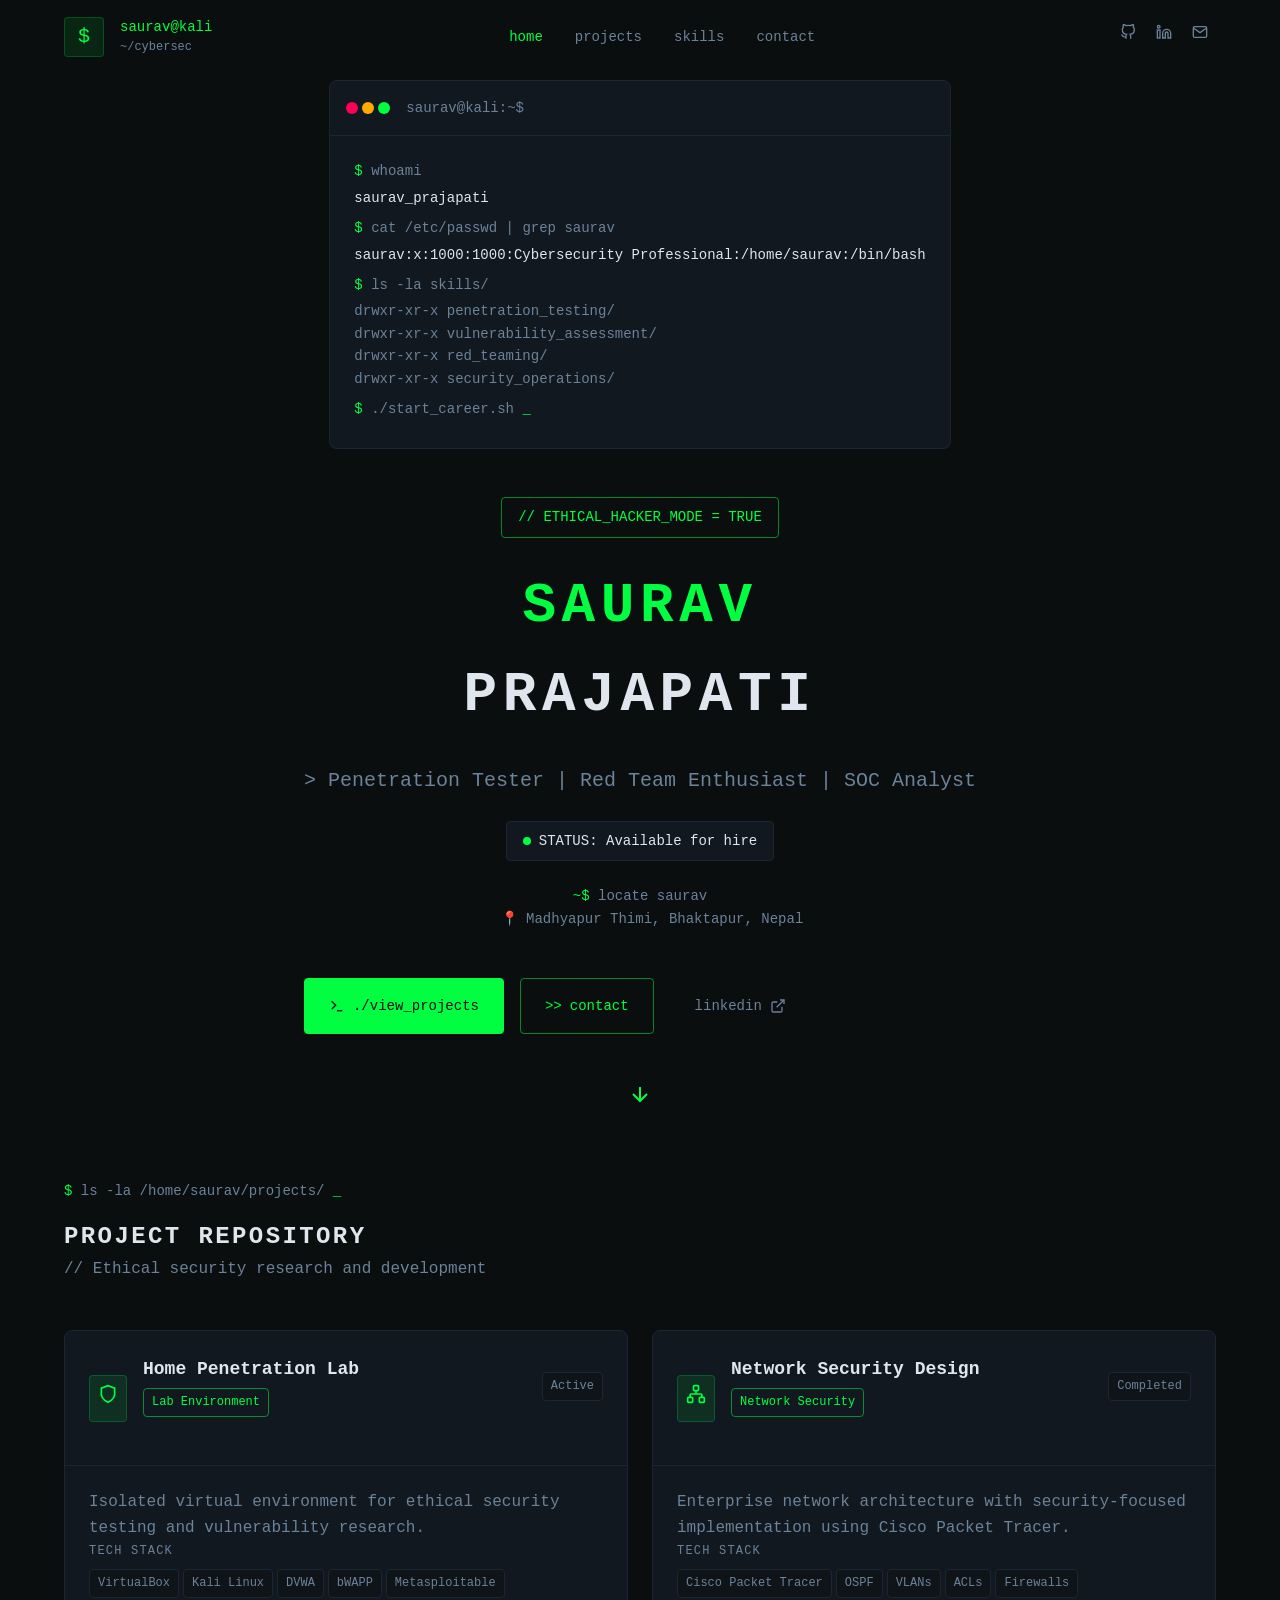
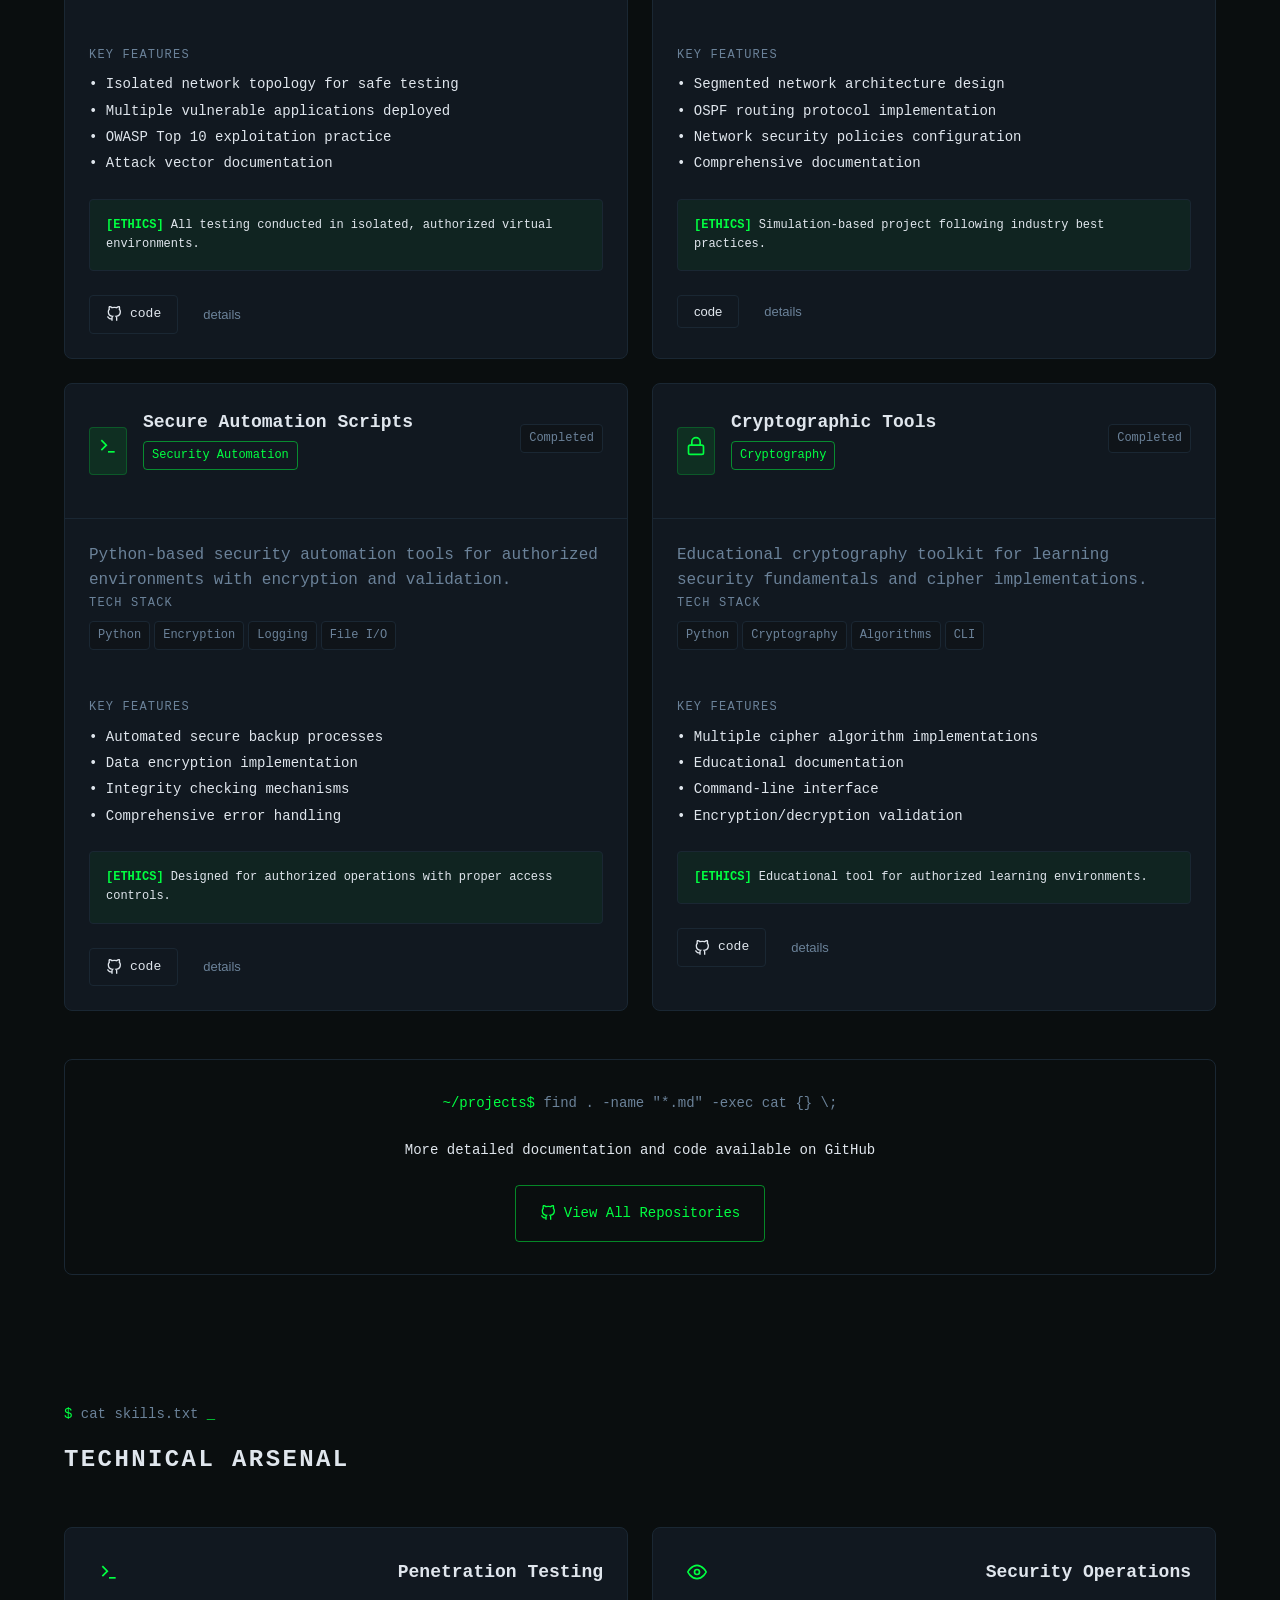
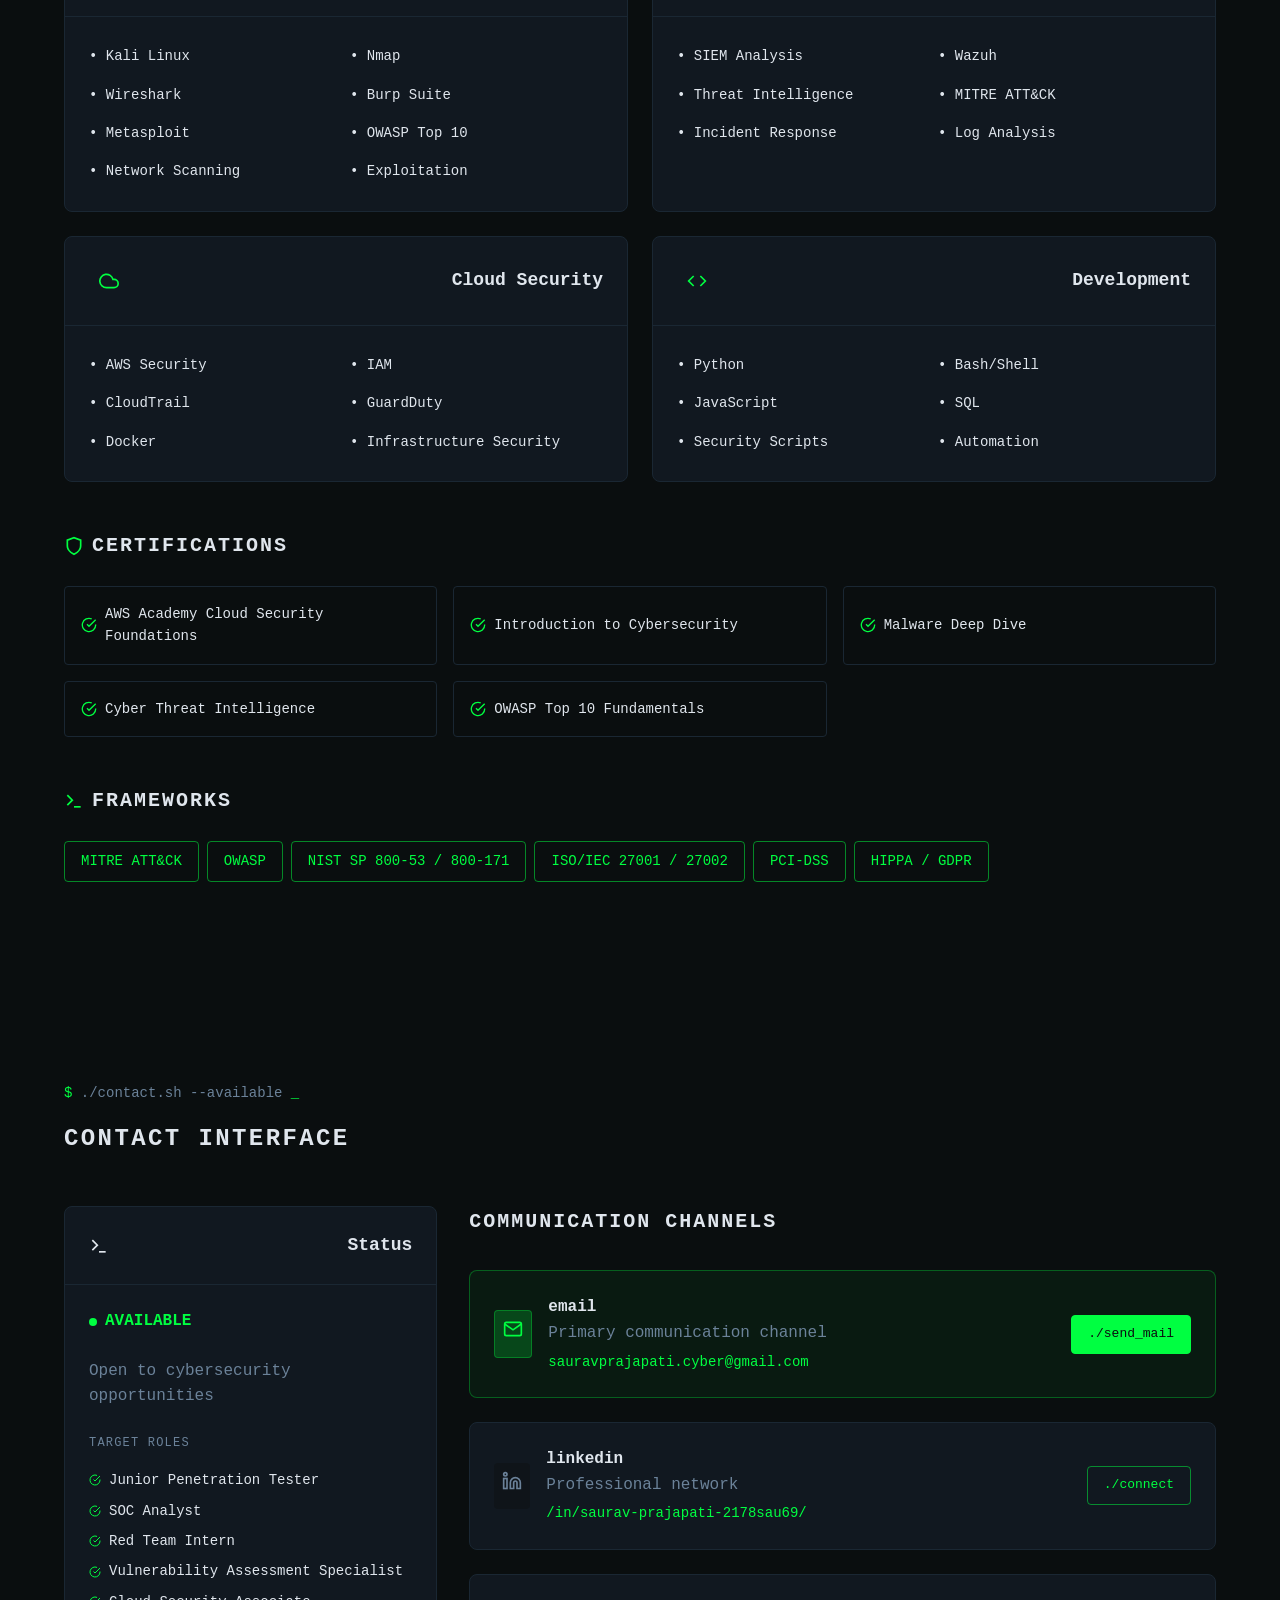
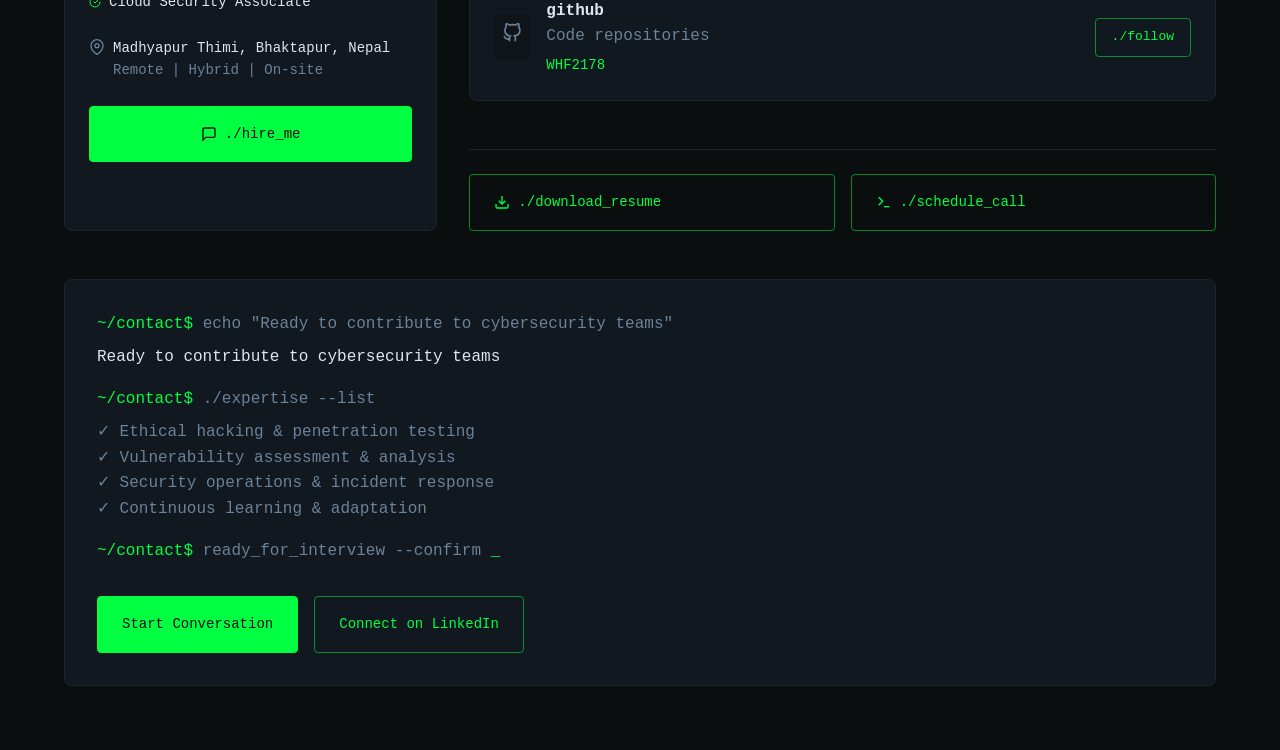
==== index.html @ 17ce624c "second commit" ====
<!DOCTYPE html>
<html lang="en">
<head>
    <meta charset="UTF-8">
    <meta name="viewport" content="width=device-width, initial-scale=1.0">
    <meta name="description" content="Saurav Prajapati - Cybersecurity Professional | Penetration Tester | Red Team Enthusiast | SOC Analyst">
    <title>Saurav Prajapati | Cybersecurity Professional</title>
    <link rel="stylesheet" href="portfolio-styles.css">
</head>
<body>
    <!-- Header -->
    <header id="header">
        <div class="container">
            <div class="header-content">
                <a href="#home" class="logo">
                    <div class="logo-icon">$</div>
                    <div class="logo-text">
                        <div class="logo-title">saurav@kali</div>
                        <div class="logo-subtitle">~/cybersec</div>
                    </div>
                </a>

                <nav class="desktop-nav">
                    <a href="#home" class="nav-link active">home</a>
                    <a href="#projects" class="nav-link">projects</a>
                    <a href="#skills" class="nav-link">skills</a>
                    <a href="#contact" class="nav-link">contact</a>
                </nav>

                <div class="header-actions">
                    <div class="social-links">
                        <a href="https://github.com/WHF2178" target="_blank" rel="noopener noreferrer" class="social-link">
                            <svg width="16" height="16" viewBox="0 0 24 24" fill="none" stroke="currentColor" stroke-width="2">
                                <path d="M9 19c-5 1.5-5-2.5-7-3m14 6v-3.87a3.37 3.37 0 0 0-.94-2.61c3.14-.35 6.44-1.54 6.44-7A5.44 5.44 0 0 0 20 4.77 5.07 5.07 0 0 0 19.91 1S18.73.65 16 2.48a13.38 13.38 0 0 0-7 0C6.27.65 5.09 1 5.09 1A5.07 5.07 0 0 0 5 4.77a5.44 5.44 0 0 0-1.5 3.78c0 5.42 3.3 6.61 6.44 7A3.37 3.37 0 0 0 9 18.13V22"></path>
                            </svg>
                        </a>
                        <a href="https://linkedin.com/in/saurav-prajapati-2178sau69/" target="_blank" rel="noopener noreferrer" class="social-link">
                            <svg width="16" height="16" viewBox="0 0 24 24" fill="none" stroke="currentColor" stroke-width="2">
                                <path d="M16 8a6 6 0 0 1 6 6v7h-4v-7a2 2 0 0 0-2-2 2 2 0 0 0-2 2v7h-4v-7a6 6 0 0 1 6-6z"></path>
                                <rect x="2" y="9" width="4" height="12"></rect>
                                <circle cx="4" cy="4" r="2"></circle>
                            </svg>
                        </a>
                        <a href="mailto:sauravprajapati.cyber@gmail.com" class="social-link">
                            <svg width="16" height="16" viewBox="0 0 24 24" fill="none" stroke="currentColor" stroke-width="2">
                                <path d="M4 4h16c1.1 0 2 .9 2 2v12c0 1.1-.9 2-2 2H4c-1.1 0-2-.9-2-2V6c0-1.1.9-2 2-2z"></path>
                                <polyline points="22,6 12,13 2,6"></polyline>
                            </svg>
                        </a>
                    </div>
                    <button class="mobile-menu-btn" id="mobileMenuBtn">
                        <svg width="24" height="24" viewBox="0 0 24 24" fill="none" stroke="currentColor" stroke-width="2">
                            <line x1="3" y1="12" x2="21" y2="12"></line>
                            <line x1="3" y1="6" x2="21" y2="6"></line>
                            <line x1="3" y1="18" x2="21" y2="18"></line>
                        </svg>
                    </button>
                </div>
            </div>
        </div>
    </header>

    <!-- Mobile Menu -->
    <div class="mobile-menu" id="mobileMenu">
        <div class="mobile-menu-header">
            <div>saurav@mobile:~$</div>
            <div class="text-muted">ls navigation/</div>
        </div>
        <nav class="mobile-nav">
            <a href="#home" class="mobile-nav-link">./home</a>
            <a href="#projects" class="mobile-nav-link">./projects</a>
            <a href="#skills" class="mobile-nav-link">./skills</a>
            <a href="#contact" class="mobile-nav-link">./contact</a>
        </nav>
        <div class="mobile-social">
            <p class="text-muted">external_links/</p>
            <a href="https://github.com/WHF2178" target="_blank">./github</a>
            <a href="https://linkedin.com/in/saurav-prajapati-2178sau69/" target="_blank">./linkedin</a>
            <a href="mailto:sauravprajapati.cyber@gmail.com">./email</a>
        </div>
    </div>

    <!-- Hero Section -->
    <section id="home" class="hero">
        <div class="container">
            <div class="hero-content">
                <!-- Terminal -->
                <div class="terminal">
                    <div class="terminal-header">
                        <div class="terminal-dots">
                            <span class="dot red"></span>
                            <span class="dot yellow"></span>
                            <span class="dot green"></span>
                        </div>
                        <span class="terminal-title">saurav@kali:~$</span>
                    </div>
                    <div class="terminal-body">
                        <div class="terminal-line">
                            <span class="prompt">$</span>
                            <span class="text-muted"> whoami</span>
                        </div>
                        <div class="terminal-output">saurav_prajapati</div>
                        <div class="terminal-line">
                            <span class="prompt">$</span>
                            <span class="text-muted"> cat /etc/passwd | grep saurav</span>
                        </div>
                        <div class="terminal-output">saurav:x:1000:1000:Cybersecurity Professional:/home/saurav:/bin/bash</div>
                        <div class="terminal-line">
                            <span class="prompt">$</span>
                            <span class="text-muted"> ls -la skills/</span>
                        </div>
                        <div class="terminal-output text-muted">
                            <div>drwxr-xr-x penetration_testing/</div>
                            <div>drwxr-xr-x vulnerability_assessment/</div>
                            <div>drwxr-xr-x red_teaming/</div>
                            <div>drwxr-xr-x security_operations/</div>
                        </div>
                        <div class="terminal-line">
                            <span class="prompt">$</span>
                            <span class="text-muted"> ./start_career.sh</span>
                            <span class="cursor">_</span>
                        </div>
                    </div>
                </div>

                <!-- Main Info -->
                <div class="hero-info">
                    <div class="badge">// ETHICAL_HACKER_MODE = TRUE</div>
                    
                    <h1 class="hero-title">
                        <span class="text-primary">Saurav</span>
                        <span>Prajapati</span>
                    </h1>
                    
                    <p class="hero-subtitle">
                        &gt; Penetration Tester | Red Team Enthusiast | SOC Analyst
                    </p>

                    <div class="status-indicator">
                        <span class="status-dot"></span>
                        <span>STATUS: Available for hire</span>
                    </div>

                    <div class="location">
                        <span class="prompt">~$</span> locate saurav
                        <br>
                        <span class="ml-4">📍 Madhyapur Thimi, Bhaktapur, Nepal</span>
                    </div>
                </div>

                <!-- Actions -->
                <div class="hero-actions">
                    <a href="#projects" class="btn btn-terminal">
                        <svg width="16" height="16" viewBox="0 0 24 24" fill="none" stroke="currentColor" stroke-width="2">
                            <polyline points="4 17 10 11 4 5"></polyline>
                            <line x1="12" y1="19" x2="20" y2="19"></line>
                        </svg>
                        ./view_projects
                    </a>
                    <a href="mailto:sauravprajapati.cyber@gmail.com" class="btn btn-minimal">
                        <span>&gt;&gt;</span>
                        contact
                    </a>
                    <a href="https://linkedin.com/in/saurav-prajapati-2178sau69/" target="_blank" class="btn btn-ghost">
                        linkedin
                        <svg width="16" height="16" viewBox="0 0 24 24" fill="none" stroke="currentColor" stroke-width="2">
                            <path d="M18 13v6a2 2 0 0 1-2 2H5a2 2 0 0 1-2-2V8a2 2 0 0 1 2-2h6"></path>
                            <polyline points="15 3 21 3 21 9"></polyline>
                            <line x1="10" y1="14" x2="21" y2="3"></line>
                        </svg>
                    </a>
                </div>

                <!-- Scroll Indicator -->
                <div class="scroll-indicator">
                    <svg width="24" height="24" viewBox="0 0 24 24" fill="none" stroke="currentColor" stroke-width="2">
                        <line x1="12" y1="5" x2="12" y2="19"></line>
                        <polyline points="19 12 12 19 5 12"></polyline>
                    </svg>
                </div>
            </div>
        </div>
    </section>

    <!-- Projects Section -->
    <section id="projects" class="section">
        <div class="container">
            <div class="section-header">
                <div class="command-line">
                    <span class="prompt">$</span>
                    <span class="text-muted"> ls -la /home/saurav/projects/</span>
                    <span class="cursor">_</span>
                </div>
                <h2 class="section-title">Project Repository</h2>
                <p class="text-muted">// Ethical security research and development</p>
            </div>

            <div class="projects-grid">
                <!-- Project 1 -->
                <div class="card">
                    <div class="card-header">
                        <div class="project-info">
                            <div class="project-icon">
                                <svg width="20" height="20" viewBox="0 0 24 24" fill="none" stroke="currentColor" stroke-width="2">
                                    <path d="M12 22s8-4 8-10V5l-8-3-8 3v7c0 6 8 10 8 10z"></path>
                                </svg>
                            </div>
                            <div>
                                <h3 class="card-title">Home Penetration Lab</h3>
                                <span class="badge badge-sm">Lab Environment</span>
                            </div>
                        </div>
                        <span class="badge badge-secondary">Active</span>
                    </div>
                    <div class="card-content">
                        <p class="text-muted">Isolated virtual environment for ethical security testing and vulnerability research.</p>
                        
                        <div class="tech-stack">
                            <div class="label">Tech Stack</div>
                            <div class="badges">
                                <span class="badge badge-secondary">VirtualBox</span>
                                <span class="badge badge-secondary">Kali Linux</span>
                                <span class="badge badge-secondary">DVWA</span>
                                <span class="badge badge-secondary">bWAPP</span>
                                <span class="badge badge-secondary">Metasploitable</span>
                            </div>
                        </div>

                        <div class="highlights">
                            <div class="label">Key Features</div>
                            <div class="highlight-item">• Isolated network topology for safe testing</div>
                            <div class="highlight-item">• Multiple vulnerable applications deployed</div>
                            <div class="highlight-item">• OWASP Top 10 exploitation practice</div>
                            <div class="highlight-item">• Attack vector documentation</div>
                        </div>

                        <div class="ethics-note">
                            <span class="ethics-badge">[ETHICS]</span> All testing conducted in isolated, authorized virtual environments.
                        </div>

                        <div class="card-actions">
                            <a href="https://github.com/WHF2178" target="_blank" class="btn btn-outline btn-sm">
                                <svg width="16" height="16" viewBox="0 0 24 24" fill="none" stroke="currentColor" stroke-width="2">
                                    <path d="M9 19c-5 1.5-5-2.5-7-3m14 6v-3.87a3.37 3.37 0 0 0-.94-2.61c3.14-.35 6.44-1.54 6.44-7A5.44 5.44 0 0 0 20 4.77 5.07 5.07 0 0 0 19.91 1S18.73.65 16 2.48a13.38 13.38 0 0 0-7 0C6.27.65 5.09 1 5.09 1A5.07 5.07 0 0 0 5 4.77a5.44 5.44 0 0 0-1.5 3.78c0 5.42 3.3 6.61 6.44 7A3.37 3.37 0 0 0 9 18.13V22"></path>
                                </svg>
                                code
                            </a>
                            <button class="btn btn-ghost btn-sm">details</button>
                        </div>
                    </div>
                </div>

                <!-- Project 2 -->
                <div class="card">
                    <div class="card-header">
                        <div class="project-info">
                            <div class="project-icon">
                                <svg width="20" height="20" viewBox="0 0 24 24" fill="none" stroke="currentColor" stroke-width="2">
                                    <rect x="16" y="16" width="6" height="6" rx="1"></rect>
                                    <rect x="2" y="16" width="6" height="6" rx="1"></rect>
                                    <rect x="9" y="2" width="6" height="6" rx="1"></rect>
                                    <path d="M5 16v-3a1 1 0 0 1 1-1h12a1 1 0 0 1 1 1v3"></path>
                                    <path d="M12 12V8"></path>
                                </svg>
                            </div>
                            <div>
                                <h3 class="card-title">Network Security Design</h3>
                                <span class="badge badge-sm">Network Security</span>
                            </div>
                        </div>
                        <span class="badge badge-secondary">Completed</span>
                    </div>
                    <div class="card-content">
                        <p class="text-muted">Enterprise network architecture with security-focused implementation using Cisco Packet Tracer.</p>
                        
                        <div class="tech-stack">
                            <div class="label">Tech Stack</div>
                            <div class="badges">
                                <span class="badge badge-secondary">Cisco Packet Tracer</span>
                                <span class="badge badge-secondary">OSPF</span>
                                <span class="badge badge-secondary">VLANs</span>
                                <span class="badge badge-secondary">ACLs</span>
                                <span class="badge badge-secondary">Firewalls</span>
                            </div>
                        </div>

                        <div class="highlights">
                            <div class="label">Key Features</div>
                            <div class="highlight-item">• Segmented network architecture design</div>
                            <div class="highlight-item">• OSPF routing protocol implementation</div>
                            <div class="highlight-item">• Network security policies configuration</div>
                            <div class="highlight-item">• Comprehensive documentation</div>
                        </div>

                        <div class="ethics-note">
                            <span class="ethics-badge">[ETHICS]</span> Simulation-based project following industry best practices.
                        </div>

                        <div class="card-actions">
                            <button class="btn btn-outline btn-sm">code</button>
                            <button class="btn btn-ghost btn-sm">details</button>
                        </div>
                    </div>
                </div>

                <!-- Project 3 -->
                <div class="card">
                    <div class="card-header">
                        <div class="project-info">
                            <div class="project-icon">
                                <svg width="20" height="20" viewBox="0 0 24 24" fill="none" stroke="currentColor" stroke-width="2">
                                    <polyline points="4 17 10 11 4 5"></polyline>
                                    <line x1="12" y1="19" x2="20" y2="19"></line>
                                </svg>
                            </div>
                            <div>
                                <h3 class="card-title">Secure Automation Scripts</h3>
                                <span class="badge badge-sm">Security Automation</span>
                            </div>
                        </div>
                        <span class="badge badge-secondary">Completed</span>
                    </div>
                    <div class="card-content">
                        <p class="text-muted">Python-based security automation tools for authorized environments with encryption and validation.</p>
                        
                        <div class="tech-stack">
                            <div class="label">Tech Stack</div>
                            <div class="badges">
                                <span class="badge badge-secondary">Python</span>
                                <span class="badge badge-secondary">Encryption</span>
                                <span class="badge badge-secondary">Logging</span>
                                <span class="badge badge-secondary">File I/O</span>
                            </div>
                        </div>

                        <div class="highlights">
                            <div class="label">Key Features</div>
                            <div class="highlight-item">• Automated secure backup processes</div>
                            <div class="highlight-item">• Data encryption implementation</div>
                            <div class="highlight-item">• Integrity checking mechanisms</div>
                            <div class="highlight-item">• Comprehensive error handling</div>
                        </div>

                        <div class="ethics-note">
                            <span class="ethics-badge">[ETHICS]</span> Designed for authorized operations with proper access controls.
                        </div>

                        <div class="card-actions">
                            <a href="https://github.com/WHF2178" target="_blank" class="btn btn-outline btn-sm">
                                <svg width="16" height="16" viewBox="0 0 24 24" fill="none" stroke="currentColor" stroke-width="2">
                                    <path d="M9 19c-5 1.5-5-2.5-7-3m14 6v-3.87a3.37 3.37 0 0 0-.94-2.61c3.14-.35 6.44-1.54 6.44-7A5.44 5.44 0 0 0 20 4.77 5.07 5.07 0 0 0 19.91 1S18.73.65 16 2.48a13.38 13.38 0 0 0-7 0C6.27.65 5.09 1 5.09 1A5.07 5.07 0 0 0 5 4.77a5.44 5.44 0 0 0-1.5 3.78c0 5.42 3.3 6.61 6.44 7A3.37 3.37 0 0 0 9 18.13V22"></path>
                                </svg>
                                code
                            </a>
                            <button class="btn btn-ghost btn-sm">details</button>
                        </div>
                    </div>
                </div>

                <!-- Project 4 -->
                <div class="card">
                    <div class="card-header">
                        <div class="project-info">
                            <div class="project-icon">
                                <svg width="20" height="20" viewBox="0 0 24 24" fill="none" stroke="currentColor" stroke-width="2">
                                    <rect x="3" y="11" width="18" height="11" rx="2" ry="2"></rect>
                                    <path d="M7 11V7a5 5 0 0 1 10 0v4"></path>
                                </svg>
                            </div>
                            <div>
                                <h3 class="card-title">Cryptographic Tools</h3>
                                <span class="badge badge-sm">Cryptography</span>
                            </div>
                        </div>
                        <span class="badge badge-secondary">Completed</span>
                    </div>
                    <div class="card-content">
                        <p class="text-muted">Educational cryptography toolkit for learning security fundamentals and cipher implementations.</p>
                        
                        <div class="tech-stack">
                            <div class="label">Tech Stack</div>
                            <div class="badges">
                                <span class="badge badge-secondary">Python</span>
                                <span class="badge badge-secondary">Cryptography</span>
                                <span class="badge badge-secondary">Algorithms</span>
                                <span class="badge badge-secondary">CLI</span>
                            </div>
                        </div>

                        <div class="highlights">
                            <div class="label">Key Features</div>
                            <div class="highlight-item">• Multiple cipher algorithm implementations</div>
                            <div class="highlight-item">• Educational documentation</div>
                            <div class="highlight-item">• Command-line interface</div>
                            <div class="highlight-item">• Encryption/decryption validation</div>
                        </div>

                        <div class="ethics-note">
                            <span class="ethics-badge">[ETHICS]</span> Educational tool for authorized learning environments.
                        </div>

                        <div class="card-actions">
                            <a href="https://github.com/WHF2178" target="_blank" class="btn btn-outline btn-sm">
                                <svg width="16" height="16" viewBox="0 0 24 24" fill="none" stroke="currentColor" stroke-width="2">
                                    <path d="M9 19c-5 1.5-5-2.5-7-3m14 6v-3.87a3.37 3.37 0 0 0-.94-2.61c3.14-.35 6.44-1.54 6.44-7A5.44 5.44 0 0 0 20 4.77 5.07 5.07 0 0 0 19.91 1S18.73.65 16 2.48a13.38 13.38 0 0 0-7 0C6.27.65 5.09 1 5.09 1A5.07 5.07 0 0 0 5 4.77a5.44 5.44 0 0 0-1.5 3.78c0 5.42 3.3 6.61 6.44 7A3.37 3.37 0 0 0 9 18.13V22"></path>
                                </svg>
                                code
                            </a>
                            <button class="btn btn-ghost btn-sm">details</button>
                        </div>
                    </div>
                </div>
            </div>

            <!-- Footer CTA -->
            <div class="cta-box">
                <div class="command-line">
                    <span class="prompt">~/projects$</span>
                    <span class="text-muted"> find . -name "*.md" -exec cat {} \;</span>
                </div>
                <p>More detailed documentation and code available on GitHub</p>
                <a href="https://github.com/WHF2178" target="_blank" class="btn btn-minimal">
                    <svg width="16" height="16" viewBox="0 0 24 24" fill="none" stroke="currentColor" stroke-width="2">
                        <path d="M9 19c-5 1.5-5-2.5-7-3m14 6v-3.87a3.37 3.37 0 0 0-.94-2.61c3.14-.35 6.44-1.54 6.44-7A5.44 5.44 0 0 0 20 4.77 5.07 5.07 0 0 0 19.91 1S18.73.65 16 2.48a13.38 13.38 0 0 0-7 0C6.27.65 5.09 1 5.09 1A5.07 5.07 0 0 0 5 4.77a5.44 5.44 0 0 0-1.5 3.78c0 5.42 3.3 6.61 6.44 7A3.37 3.37 0 0 0 9 18.13V22"></path>
                    </svg>
                    View All Repositories
                </a>
            </div>
        </div>
    </section>

    <!-- Skills Section -->
    <section id="skills" class="section">
        <div class="container">
            <div class="section-header">
                <div class="command-line">
                    <span class="prompt">$</span>
                    <span class="text-muted"> cat skills.txt</span>
                    <span class="cursor">_</span>
                </div>
                <h2 class="section-title">Technical Arsenal</h2>
            </div>

            <div class="skills-grid">
                <!-- Penetration Testing -->
                <div class="card">
                    <div class="card-header">
                        <div class="skill-icon">
                            <svg width="20" height="20" viewBox="0 0 24 24" fill="none" stroke="currentColor" stroke-width="2">
                                <polyline points="4 17 10 11 4 5"></polyline>
                                <line x1="12" y1="19" x2="20" y2="19"></line>
                            </svg>
                        </div>
                        <h3 class="card-title">Penetration Testing</h3>
                    </div>
                    <div class="card-content">
                        <div class="skills-list">
                            <div class="skill-item">• Kali Linux</div>
                            <div class="skill-item">• Nmap</div>
                            <div class="skill-item">• Wireshark</div>
                            <div class="skill-item">• Burp Suite</div>
                            <div class="skill-item">• Metasploit</div>
                            <div class="skill-item">• OWASP Top 10</div>
                            <div class="skill-item">• Network Scanning</div>
                            <div class="skill-item">• Exploitation</div>
                        </div>
                    </div>
                </div>

                <!-- Security Operations -->
                <div class="card">
                    <div class="card-header">
                        <div class="skill-icon">
                            <svg width="20" height="20" viewBox="0 0 24 24" fill="none" stroke="currentColor" stroke-width="2">
                                <path d="M1 12s4-8 11-8 11 8 11 8-4 8-11 8-11-8-11-8z"></path>
                                <circle cx="12" cy="12" r="3"></circle>
                            </svg>
                        </div>
                        <h3 class="card-title">Security Operations</h3>
                    </div>
                    <div class="card-content">
                        <div class="skills-list">
                            <div class="skill-item">• SIEM Analysis</div>
                            <div class="skill-item">• Wazuh</div>
                            <div class="skill-item">• Threat Intelligence</div>
                            <div class="skill-item">• MITRE ATT&CK</div>
                            <div class="skill-item">• Incident Response</div>
                            <div class="skill-item">• Log Analysis</div>
                        </div>
                    </div>
                </div>

                <!-- Cloud Security -->
                <div class="card">
                    <div class="card-header">
                        <div class="skill-icon">
                            <svg width="20" height="20" viewBox="0 0 24 24" fill="none" stroke="currentColor" stroke-width="2">
                                <path d="M18 10h-1.26A8 8 0 1 0 9 20h9a5 5 0 0 0 0-10z"></path>
                            </svg>
                        </div>
                        <h3 class="card-title">Cloud Security</h3>
                    </div>
                    <div class="card-content">
                        <div class="skills-list">
                            <div class="skill-item">• AWS Security</div>
                            <div class="skill-item">• IAM</div>
                            <div class="skill-item">• CloudTrail</div>
                            <div class="skill-item">• GuardDuty</div>
                            <div class="skill-item">• Docker</div>
                            <div class="skill-item">• Infrastructure Security</div>
                        </div>
                    </div>
                </div>

                <!-- Development -->
                <div class="card">
                    <div class="card-header">
                        <div class="skill-icon">
                            <svg width="20" height="20" viewBox="0 0 24 24" fill="none" stroke="currentColor" stroke-width="2">
                                <polyline points="16 18 22 12 16 6"></polyline>
                                <polyline points="8 6 2 12 8 18"></polyline>
                            </svg>
                        </div>
                        <h3 class="card-title">Development</h3>
                    </div>
                    <div class="card-content">
                        <div class="skills-list">
                            <div class="skill-item">• Python</div>
                            <div class="skill-item">• Bash/Shell</div>
                            <div class="skill-item">• JavaScript</div>
                            <div class="skill-item">• SQL</div>
                            <div class="skill-item">• Security Scripts</div>
                            <div class="skill-item">• Automation</div>
                        </div>
                    </div>
                </div>
            </div>

            <!-- Certifications -->
            <div class="certifications">
                <div class="cert-header">
                    <svg width="20" height="20" viewBox="0 0 24 24" fill="none" stroke="currentColor" stroke-width="2">
                        <path d="M12 22s8-4 8-10V5l-8-3-8 3v7c0 6 8 10 8 10z"></path>
                    </svg>
                    <h3>Certifications</h3>
                </div>
                <div class="cert-grid">
                    <div class="cert-item">
                        <svg width="16" height="16" viewBox="0 0 24 24" fill="none" stroke="currentColor" stroke-width="2">
                            <path d="M22 11.08V12a10 10 0 1 1-5.93-9.14"></path>
                            <polyline points="22 4 12 14.01 9 11.01"></polyline>
                        </svg>
                        <span>AWS Academy Cloud Security Foundations</span>
                    </div>
                    <div class="cert-item">
                        <svg width="16" height="16" viewBox="0 0 24 24" fill="none" stroke="currentColor" stroke-width="2">
                            <path d="M22 11.08V12a10 10 0 1 1-5.93-9.14"></path>
                            <polyline points="22 4 12 14.01 9 11.01"></polyline>
                        </svg>
                        <span>Introduction to Cybersecurity</span>
                    </div>
                    <div class="cert-item">
                        <svg width="16" height="16" viewBox="0 0 24 24" fill="none" stroke="currentColor" stroke-width="2">
                            <path d="M22 11.08V12a10 10 0 1 1-5.93-9.14"></path>
                            <polyline points="22 4 12 14.01 9 11.01"></polyline>
                        </svg>
                        <span>Malware Deep Dive</span>
                    </div>
                    <div class="cert-item">
                        <svg width="16" height="16" viewBox="0 0 24 24" fill="none" stroke="currentColor" stroke-width="2">
                            <path d="M22 11.08V12a10 10 0 1 1-5.93-9.14"></path>
                            <polyline points="22 4 12 14.01 9 11.01"></polyline>
                        </svg>
                        <span>Cyber Threat Intelligence</span>
                    </div>
                    <div class="cert-item">
                        <svg width="16" height="16" viewBox="0 0 24 24" fill="none" stroke="currentColor" stroke-width="2">
                            <path d="M22 11.08V12a10 10 0 1 1-5.93-9.14"></path>
                            <polyline points="22 4 12 14.01 9 11.01"></polyline>
                        </svg>
                        <span>OWASP Top 10 Fundamentals</span>
                    </div>
                </div>
            </div>

            <!-- Frameworks -->
            <div class="frameworks">
                <div class="framework-header">
                    <svg width="20" height="20" viewBox="0 0 24 24" fill="none" stroke="currentColor" stroke-width="2">
                        <polyline points="4 17 10 11 4 5"></polyline>
                        <line x1="12" y1="19" x2="20" y2="19"></line>
                    </svg>
                    <h3>Frameworks</h3>
                </div>
                <div class="framework-badges">
                    <span class="badge badge-outline">MITRE ATT&CK</span>
                    <span class="badge badge-outline">OWASP</span>
                    <span class="badge badge-outline">NIST SP 800-53 / 800-171</span>
                    <span class="badge badge-outline">ISO/IEC 27001 / 27002</span>
                    <span class="badge badge-outline">PCI-DSS</span>
                    <span class="badge badge-outline">HIPPA / GDPR </span>
                </div>
            </div>
        </div>
    </section>

    <!-- Contact Section -->
    <section id="contact" class="section">
        <div class="container">
            <div class="section-header">
                <div class="command-line">
                    <span class="prompt">$</span>
                    <span class="text-muted"> ./contact.sh --available</span>
                    <span class="cursor">_</span>
                </div>
                <h2 class="section-title">Contact Interface</h2>
            </div>

            <div class="contact-grid">
                <!-- Status Panel -->
                <div class="card status-card">
                    <div class="card-header">
                        <svg width="20" height="20" viewBox="0 0 24 24" fill="none" stroke="currentColor" stroke-width="2">
                            <polyline points="4 17 10 11 4 5"></polyline>
                            <line x1="12" y1="19" x2="20" y2="19"></line>
                        </svg>
                        <h3 class="card-title">Status</h3>
                    </div>
                    <div class="card-content">
                        <div class="availability">
                            <div class="status-dot"></div>
                            <span class="status-text">AVAILABLE</span>
                        </div>
                        <p class="text-muted">Open to cybersecurity opportunities</p>

                        <div class="target-roles">
                            <div class="label">Target Roles</div>
                            <div class="role-item">
                                <svg width="12" height="12" viewBox="0 0 24 24" fill="none" stroke="currentColor" stroke-width="2">
                                    <path d="M22 11.08V12a10 10 0 1 1-5.93-9.14"></path>
                                    <polyline points="22 4 12 14.01 9 11.01"></polyline>
                                </svg>
                                Junior Penetration Tester
                            </div>
                            <div class="role-item">
                                <svg width="12" height="12" viewBox="0 0 24 24" fill="none" stroke="currentColor" stroke-width="2">
                                    <path d="M22 11.08V12a10 10 0 1 1-5.93-9.14"></path>
                                    <polyline points="22 4 12 14.01 9 11.01"></polyline>
                                </svg>
                                SOC Analyst
                            </div>
                            <div class="role-item">
                                <svg width="12" height="12" viewBox="0 0 24 24" fill="none" stroke="currentColor" stroke-width="2">
                                    <path d="M22 11.08V12a10 10 0 1 1-5.93-9.14"></path>
                                    <polyline points="22 4 12 14.01 9 11.01"></polyline>
                                </svg>
                                Red Team Intern
                            </div>
                            <div class="role-item">
                                <svg width="12" height="12" viewBox="0 0 24 24" fill="none" stroke="currentColor" stroke-width="2">
                                    <path d="M22 11.08V12a10 10 0 1 1-5.93-9.14"></path>
                                    <polyline points="22 4 12 14.01 9 11.01"></polyline>
                                </svg>
                                Vulnerability Assessment Specialist
                            </div>
                            <div class="role-item">
                                <svg width="12" height="12" viewBox="0 0 24 24" fill="none" stroke="currentColor" stroke-width="2">
                                    <path d="M22 11.08V12a10 10 0 1 1-5.93-9.14"></path>
                                    <polyline points="22 4 12 14.01 9 11.01"></polyline>
                                </svg>
                                Cloud Security Associate
                            </div>
                        </div>

                        <div class="location-info">
                            <svg width="16" height="16" viewBox="0 0 24 24" fill="none" stroke="currentColor" stroke-width="2">
                                <path d="M21 10c0 7-9 13-9 13s-9-6-9-13a9 9 0 0 1 18 0z"></path>
                                <circle cx="12" cy="10" r="3"></circle>
                            </svg>
                            <div>
                                <div>Madhyapur Thimi, Bhaktapur, Nepal</div>
                                <div class="text-muted">Remote | Hybrid | On-site</div>
                            </div>
                        </div>

                        <a href="mailto:sauravprajapati.cyber@gmail.com?subject=Cybersecurity Opportunity" class="btn btn-terminal btn-block">
                            <svg width="16" height="16" viewBox="0 0 24 24" fill="none" stroke="currentColor" stroke-width="2">
                                <path d="M21 15a2 2 0 0 1-2 2H7l-4 4V5a2 2 0 0 1 2-2h14a2 2 0 0 1 2 2z"></path>
                            </svg>
                            ./hire_me
                        </a>
                    </div>
                </div>

                <!-- Contact Methods -->
                <div class="contact-methods">
                    <h3 class="methods-title">Communication Channels</h3>

                    <!-- Email -->
                    <div class="contact-card primary-contact">
                        <div class="contact-info">
                            <div class="contact-icon primary">
                                <svg width="20" height="20" viewBox="0 0 24 24" fill="none" stroke="currentColor" stroke-width="2">
                                    <path d="M4 4h16c1.1 0 2 .9 2 2v12c0 1.1-.9 2-2 2H4c-1.1 0-2-.9-2-2V6c0-1.1.9-2 2-2z"></path>
                                    <polyline points="22,6 12,13 2,6"></polyline>
                                </svg>
                            </div>
                            <div>
                                <div class="contact-title">email</div>
                                <div class="text-muted">Primary communication channel</div>
                                <div class="contact-value">sauravprajapati.cyber@gmail.com</div>
                            </div>
                        </div>
                        <a href="mailto:sauravprajapati.cyber@gmail.com" class="btn btn-terminal btn-sm">./send_mail</a>
                    </div>

                    <!-- LinkedIn -->
                    <div class="contact-card">
                        <div class="contact-info">
                            <div class="contact-icon">
                                <svg width="20" height="20" viewBox="0 0 24 24" fill="none" stroke="currentColor" stroke-width="2">
                                    <path d="M16 8a6 6 0 0 1 6 6v7h-4v-7a2 2 0 0 0-2-2 2 2 0 0 0-2 2v7h-4v-7a6 6 0 0 1 6-6z"></path>
                                    <rect x="2" y="9" width="4" height="12"></rect>
                                    <circle cx="4" cy="4" r="2"></circle>
                                </svg>
                            </div>
                            <div>
                                <div class="contact-title">linkedin</div>
                                <div class="text-muted">Professional network</div>
                                <div class="contact-value">/in/saurav-prajapati-2178sau69/</div>
                            </div>
                        </div>
                        <a href="https://linkedin.com/in/saurav-prajapati-2178sau69/" target="_blank" class="btn btn-minimal btn-sm">./connect</a>
                    </div>

                    <!-- GitHub -->
                    <div class="contact-card">
                        <div class="contact-info">
                            <div class="contact-icon">
                                <svg width="20" height="20" viewBox="0 0 24 24" fill="none" stroke="currentColor" stroke-width="2">
                                    <path d="M9 19c-5 1.5-5-2.5-7-3m14 6v-3.87a3.37 3.37 0 0 0-.94-2.61c3.14-.35 6.44-1.54 6.44-7A5.44 5.44 0 0 0 20 4.77 5.07 5.07 0 0 0 19.91 1S18.73.65 16 2.48a13.38 13.38 0 0 0-7 0C6.27.65 5.09 1 5.09 1A5.07 5.07 0 0 0 5 4.77a5.44 5.44 0 0 0-1.5 3.78c0 5.42 3.3 6.61 6.44 7A3.37 3.37 0 0 0 9 18.13V22"></path>
                                </svg>
                            </div>
                            <div>
                                <div class="contact-title">github</div>
                                <div class="text-muted">Code repositories</div>
                                <div class="contact-value">WHF2178</div>
                            </div>
                        </div>
                        <a href="https://github.com/WHF2178" target="_blank" class="btn btn-minimal btn-sm">./follow</a>
                    </div>

                    <!-- Additional Actions -->
                    <div class="additional-actions">
                        <a href="mailto:sauravprajapati.cyber@gmail.com?subject=Resume Request" class="btn btn-minimal">
                            <svg width="16" height="16" viewBox="0 0 24 24" fill="none" stroke="currentColor" stroke-width="2">
                                <path d="M21 15v4a2 2 0 0 1-2 2H5a2 2 0 0 1-2-2v-4"></path>
                                <polyline points="7 10 12 15 17 10"></polyline>
                                <line x1="12" y1="15" x2="12" y2="3"></line>
                            </svg>
                            ./download_resume
                        </a>
                        <a href="mailto:sauravprajapati.cyber@gmail.com?subject=Schedule Meeting" class="btn btn-minimal">
                            <svg width="16" height="16" viewBox="0 0 24 24" fill="none" stroke="currentColor" stroke-width="2">
                                <polyline points="4 17 10 11 4 5"></polyline>
                                <line x1="12" y1="19" x2="20" y2="19"></line>
                            </svg>
                            ./schedule_call
                        </a>
                    </div>
                </div>
            </div>

            <!-- Footer Terminal -->
            <div class="terminal-footer">
                <div class="terminal-line">
                    <span class="prompt">~/contact$</span>
                    <span class="text-muted"> echo "Ready to contribute to cybersecurity teams"</span>
                </div>
                <div class="terminal-output">Ready to contribute to cybersecurity teams</div>
                <div class="terminal-line">
                    <span class="prompt">~/contact$</span>
                    <span class="text-muted"> ./expertise --list</span>
                </div>
                <div class="terminal-output text-muted">
                    ✓ Ethical hacking & penetration testing<br>
                    ✓ Vulnerability assessment & analysis<br>
                    ✓ Security operations & incident response<br>
                    ✓ Continuous learning & adaptation
                </div>
                <div class="terminal-line">
                    <span class="prompt">~/contact$</span>
                    <span class="text-muted"> ready_for_interview --confirm</span>
                    <span class="cursor">_</span>
                </div>

                <div class="terminal-actions">
                    <a href="mailto:sauravprajapati.cyber@gmail.com" class="btn btn-terminal">Start Conversation</a>
                    <a href="https://linkedin.com/in/saurav-prajapati-2178sau69/" target="_blank" class="btn btn-minimal">Connect on LinkedIn</a>
                </div>
            </div>
        </div>
    </section>

    <script src="portfolio-script.js"></script>
</body>
</html>
---- portfolio-styles.css ----
/* Reset & Base */
* {
    margin: 0;
    padding: 0;
    box-sizing: border-box;
}

:root {
    /* Colors - Matrix Green Theme */
    --color-bg: #0a0e0f;
    --color-bg-secondary: #0f1419;
    --color-card: #111820;
    --color-border: #1a2733;
    --color-primary: #00ff41;
    --color-primary-dim: #00cc33;
    --color-text: #e0e6ed;
    --color-text-muted: #6b8299;
    --color-success: #00ff41;
    --color-warning: #ffaa00;
    --color-error: #ff0055;

    /* Fonts */
    --font-mono: 'Courier New', Courier, monospace;
    
    /* Spacing */
    --spacing-xs: 0.25rem;
    --spacing-sm: 0.5rem;
    --spacing-md: 1rem;
    --spacing-lg: 1.5rem;
    --spacing-xl: 2rem;
    --spacing-2xl: 3rem;
    --spacing-3xl: 4rem;

    /* Transitions */
    --transition: all 0.3s ease;
}

body {
    font-family: var(--font-mono);
    background: var(--color-bg);
    color: var(--color-text);
    line-height: 1.6;
    overflow-x: hidden;
}

/* Container */
.container {
    max-width: 1200px;
    margin: 0 auto;
    padding: 0 var(--spacing-lg);
}

/* Header */
#header {
    position: fixed;
    top: 0;
    left: 0;
    right: 0;
    z-index: 1000;
    background: transparent;
    transition: var(--transition);
}

#header.scrolled {
    background: rgba(10, 14, 15, 0.9);
    backdrop-filter: blur(10px);
    border-bottom: 1px solid var(--color-border);
}

.header-content {
    display: flex;
    align-items: center;
    justify-content: space-between;
    padding: var(--spacing-md) 0;
}

.logo {
    display: flex;
    align-items: center;
    gap: var(--spacing-md);
    text-decoration: none;
    color: var(--color-text);
}

.logo-icon {
    width: 40px;
    height: 40px;
    background: rgba(0, 255, 65, 0.1);
    border: 1px solid rgba(0, 255, 65, 0.2);
    border-radius: 4px;
    display: flex;
    align-items: center;
    justify-content: center;
    color: var(--color-primary);
    font-size: 1.25rem;
}

.logo-text {
    font-size: 0.875rem;
}

.logo-title {
    color: var(--color-primary);
}

.logo-subtitle {
    color: var(--color-text-muted);
    font-size: 0.75rem;
}

/* Navigation */
.desktop-nav {
    display: none;
    gap: var(--spacing-xl);
}

.nav-link {
    color: var(--color-text-muted);
    text-decoration: none;
    font-size: 0.875rem;
    transition: var(--transition);
}

.nav-link:hover,
.nav-link.active {
    color: var(--color-primary);
}

/* Header Actions */
.header-actions {
    display: flex;
    align-items: center;
    gap: var(--spacing-sm);
}

.social-links {
    display: none;
    gap: var(--spacing-xs);
}

.social-link {
    padding: var(--spacing-sm);
    color: var(--color-text-muted);
    transition: var(--transition);
}

.social-link:hover {
    color: var(--color-primary);
}

.mobile-menu-btn {
    background: none;
    border: none;
    color: var(--color-text);
    cursor: pointer;
    padding: var(--spacing-sm);
}

/* Mobile Menu */
.mobile-menu {
    position: fixed;
    top: 0;
    right: -100%;
    width: 280px;
    height: 100vh;
    background: var(--color-card);
    border-left: 1px solid var(--color-border);
    padding: var(--spacing-xl);
    transition: right 0.3s ease;
    z-index: 2000;
}

.mobile-menu.active {
    right: 0;
}

.mobile-menu-header {
    margin-bottom: var(--spacing-xl);
    font-size: 0.875rem;
}

.mobile-menu-header > div:first-child {
    color: var(--color-primary);
}

.mobile-nav {
    display: flex;
    flex-direction: column;
    gap: var(--spacing-md);
    margin-bottom: var(--spacing-xl);
}

.mobile-nav-link {
    color: var(--color-text-muted);
    text-decoration: none;
    transition: var(--transition);
}

.mobile-nav-link:hover {
    color: var(--color-primary);
}

.mobile-social {
    padding-top: var(--spacing-lg);
    border-top: 1px solid var(--color-border);
}

.mobile-social p {
    margin-bottom: var(--spacing-md);
    font-size: 0.875rem;
}

.mobile-social a {
    display: block;
    color: var(--color-text-muted);
    text-decoration: none;
    margin-bottom: var(--spacing-sm);
    font-size: 0.875rem;
}

.mobile-social a:hover {
    color: var(--color-primary);
}

/* Sections */
.section {
    padding: var(--spacing-3xl) 0;
}

.section-header {
    margin-bottom: var(--spacing-2xl);
}

.section-title {
    font-size: 1.5rem;
    font-weight: bold;
    text-transform: uppercase;
    letter-spacing: 0.1em;
    margin-top: var(--spacing-md);
}

/* Command Line */
.command-line {
    font-size: 0.875rem;
    margin-bottom: var(--spacing-md);
}

.prompt {
    color: var(--color-primary);
}

.text-muted {
    color: var(--color-text-muted);
}

.cursor {
    color: var(--color-primary);
    animation: blink 1s infinite;
}

@keyframes blink {
    0%, 50% { opacity: 1; }
    51%, 100% { opacity: 0; }
}

/* Hero Section */
.hero {
    min-height: 100vh;
    display: flex;
    align-items: center;
    justify-content: center;
    padding-top: 80px;
}

.hero-content {
    text-align: center;
    animation: fadeIn 1s ease;
}

@keyframes fadeIn {
    from {
        opacity: 0;
        transform: translateY(20px);
    }
    to {
        opacity: 1;
        transform: translateY(0);
    }
}

/* Terminal */
.terminal {
    display: inline-block;
    text-align: left;
    margin-bottom: var(--spacing-2xl);
}

.terminal-header {
    background: var(--color-card);
    border: 1px solid var(--color-border);
    border-radius: 8px 8px 0 0;
    padding: var(--spacing-md);
    display: flex;
    align-items: center;
    gap: var(--spacing-md);
}

.terminal-dots {
    display: flex;
    gap: var(--spacing-xs);
}

.dot {
    width: 12px;
    height: 12px;
    border-radius: 50%;
}

.dot.red { background: var(--color-error); }
.dot.yellow { background: var(--color-warning); }
.dot.green { background: var(--color-success); }

.terminal-title {
    color: var(--color-text-muted);
    font-size: 0.875rem;
}

.terminal-body {
    background: var(--color-card);
    border: 1px solid var(--color-border);
    border-top: none;
    border-radius: 0 0 8px 8px;
    padding: var(--spacing-lg);
    font-size: 0.875rem;
}

.terminal-line {
    margin-bottom: var(--spacing-xs);
}

.terminal-output {
    margin-bottom: var(--spacing-sm);
}

/* Hero Info */
.hero-info {
    margin-bottom: var(--spacing-2xl);
}

.badge {
    display: inline-block;
    padding: var(--spacing-sm) var(--spacing-md);
    border: 1px solid rgba(0, 255, 65, 0.5);
    border-radius: 4px;
    color: var(--color-primary);
    font-size: 0.875rem;
    margin-bottom: var(--spacing-lg);
}

.hero-title {
    font-size: 2.5rem;
    font-weight: bold;
    text-transform: uppercase;
    letter-spacing: 0.1em;
    margin-bottom: var(--spacing-lg);
}

.hero-title span {
    display: block;
}

.text-primary {
    color: var(--color-primary);
}

.hero-subtitle {
    font-size: 1.25rem;
    color: var(--color-text-muted);
    margin-bottom: var(--spacing-lg);
}

.status-indicator {
    display: inline-flex;
    align-items: center;
    gap: var(--spacing-sm);
    padding: var(--spacing-sm) var(--spacing-md);
    background: var(--color-card);
    border: 1px solid var(--color-border);
    border-radius: 4px;
    font-size: 0.875rem;
    margin-bottom: var(--spacing-lg);
}

.status-dot {
    width: 8px;
    height: 8px;
    background: var(--color-success);
    border-radius: 50%;
    animation: pulse 2s infinite;
}

@keyframes pulse {
    0%, 100% { opacity: 1; }
    50% { opacity: 0.5; }
}

.location {
    font-size: 0.875rem;
    color: var(--color-text-muted);
    margin-bottom: var(--spacing-lg);
}

.ml-4 {
    margin-left: var(--spacing-lg);
}

/* Hero Actions */
.hero-actions {
    display: flex;
    flex-direction: column;
    gap: var(--spacing-md);
    margin-bottom: var(--spacing-2xl);
    align-items: center;
}

/* Scroll Indicator */
.scroll-indicator {
    color: var(--color-primary);
    animation: bounce 2s infinite;
}

@keyframes bounce {
    0%, 100% { transform: translateY(0); }
    50% { transform: translateY(10px); }
}

/* Buttons */
.btn {
    display: inline-flex;
    align-items: center;
    gap: var(--spacing-sm);
    padding: var(--spacing-md) var(--spacing-lg);
    border: 1px solid var(--color-border);
    border-radius: 4px;
    text-decoration: none;
    font-size: 0.875rem;
    transition: var(--transition);
    cursor: pointer;
    background: transparent;
    color: var(--color-text);
}

.btn-terminal {
    background: var(--color-primary);
    color: var(--color-bg);
    border-color: var(--color-primary);
}

.btn-terminal:hover {
    background: var(--color-primary-dim);
    border-color: var(--color-primary-dim);
}

.btn-minimal {
    border-color: rgba(0, 255, 65, 0.5);
    color: var(--color-primary);
}

.btn-minimal:hover {
    background: rgba(0, 255, 65, 0.1);
}

.btn-ghost {
    border-color: transparent;
    color: var(--color-text-muted);
}

.btn-ghost:hover {
    color: var(--color-text);
    background: rgba(255, 255, 255, 0.05);
}

.btn-outline {
    border-color: var(--color-border);
    color: var(--color-text);
}

.btn-outline:hover {
    border-color: rgba(0, 255, 65, 0.5);
    color: var(--color-primary);
}

.btn-sm {
    padding: var(--spacing-sm) var(--spacing-md);
    font-size: 0.8125rem;
}

.btn-block {
    width: 100%;
    justify-content: center;
}

/* Cards */
.card {
    background: var(--color-card);
    border: 1px solid var(--color-border);
    border-radius: 8px;
    transition: var(--transition);
}

.card:hover {
    border-color: rgba(0, 255, 65, 0.5);
}

.card-header {
    padding: var(--spacing-lg);
    border-bottom: 1px solid var(--color-border);
    display: flex;
    align-items: center;
    justify-content: space-between;
}

.card-title {
    font-size: 1.125rem;
    font-weight: 600;
}

.card-content {
    padding: var(--spacing-lg);
}

/* Projects */
.projects-grid {
    display: grid;
    gap: var(--spacing-lg);
    margin-bottom: var(--spacing-2xl);
}

.project-info {
    display: flex;
    align-items: center;
    gap: var(--spacing-md);
}

.project-icon {
    padding: var(--spacing-sm);
    background: rgba(0, 255, 65, 0.1);
    border: 1px solid rgba(0, 255, 65, 0.2);
    border-radius: 4px;
    color: var(--color-primary);
}

.badge-sm {
    font-size: 0.75rem;
    padding: 0.25rem 0.5rem;
    margin-top: var(--spacing-xs);
}

.badge-secondary {
    background: var(--color-bg-secondary);
    border: 1px solid var(--color-border);
    color: var(--color-text-muted);
    font-size: 0.75rem;
    padding: 0.25rem 0.5rem;
    border-radius: 4px;
}

.badge-outline {
    background: transparent;
    border: 1px solid rgba(0, 255, 65, 0.5);
    color: var(--color-primary);
    padding: var(--spacing-sm) var(--spacing-md);
    border-radius: 4px;
    font-size: 0.875rem;
}

.tech-stack,
.highlights {
    margin-bottom: var(--spacing-lg);
}

.label {
    font-size: 0.75rem;
    text-transform: uppercase;
    letter-spacing: 0.1em;
    color: var(--color-text-muted);
    margin-bottom: var(--spacing-sm);
}

.badges {
    display: flex;
    flex-wrap: wrap;
    gap: var(--spacing-xs);
}

.highlight-item {
    display: flex;
    align-items: flex-start;
    gap: var(--spacing-sm);
    font-size: 0.875rem;
    margin-bottom: var(--spacing-xs);
}

.ethics-note {
    padding: var(--spacing-md);
    background: rgba(0, 255, 65, 0.05);
    border: 1px solid var(--color-border);
    border-radius: 4px;
    font-size: 0.75rem;
    margin-bottom: var(--spacing-lg);
}

.ethics-badge {
    color: var(--color-success);
    font-weight: bold;
}

.card-actions {
    display: flex;
    gap: var(--spacing-sm);
}

/* CTA Box */
.cta-box {
    text-align: center;
    padding: var(--spacing-xl);
    border: 1px solid var(--color-border);
    border-radius: 8px;
}

.cta-box p {
    margin: var(--spacing-lg) 0;
    font-size: 0.875rem;
}

/* Skills */
.skills-grid {
    display: grid;
    gap: var(--spacing-lg);
    margin-bottom: var(--spacing-2xl);
}

.skill-icon {
    display: inline-flex;
    align-items: center;
    justify-content: center;
    width: 40px;
    height: 40px;
    color: var(--color-primary);
    margin-right: var(--spacing-md);
}

.skills-list {
    display: grid;
    grid-template-columns: repeat(2, 1fr);
    gap: var(--spacing-sm);
}

.skill-item {
    font-size: 0.875rem;
    padding: var(--spacing-xs) 0;
}

/* Certifications */
.certifications {
    margin-bottom: var(--spacing-2xl);
}

.cert-header {
    display: flex;
    align-items: center;
    gap: var(--spacing-sm);
    margin-bottom: var(--spacing-lg);
}

.cert-header h3 {
    font-size: 1.25rem;
    text-transform: uppercase;
    letter-spacing: 0.1em;
}

.cert-header svg {
    color: var(--color-primary);
}

.cert-grid {
    display: grid;
    gap: var(--spacing-md);
}

.cert-item {
    display: flex;
    align-items: center;
    gap: var(--spacing-sm);
    padding: var(--spacing-md);
    border: 1px solid var(--color-border);
    border-radius: 4px;
    font-size: 0.875rem;
    transition: var(--transition);
}

.cert-item:hover {
    border-color: rgba(0, 255, 65, 0.5);
}

.cert-item svg {
    color: var(--color-success);
    flex-shrink: 0;
}

/* Frameworks */
.frameworks {
    margin-bottom: var(--spacing-2xl);
}

.framework-header {
    display: flex;
    align-items: center;
    gap: var(--spacing-sm);
    margin-bottom: var(--spacing-lg);
}

.framework-header h3 {
    font-size: 1.25rem;
    text-transform: uppercase;
    letter-spacing: 0.1em;
}

.framework-header svg {
    color: var(--color-primary);
}

.framework-badges {
    display: flex;
    flex-wrap: wrap;
    gap: var(--spacing-sm);
}

/* Contact */
.contact-grid {
    display: grid;
    gap: var(--spacing-xl);
    margin-bottom: var(--spacing-2xl);
}

.status-card .card-content {
    display: flex;
    flex-direction: column;
    gap: var(--spacing-lg);
}

.availability {
    display: flex;
    align-items: center;
    gap: var(--spacing-sm);
}

.status-text {
    color: var(--color-success);
    font-weight: bold;
}

.target-roles {
    display: flex;
    flex-direction: column;
    gap: var(--spacing-sm);
}

.role-item {
    display: flex;
    align-items: center;
    gap: var(--spacing-sm);
    font-size: 0.875rem;
}

.role-item svg {
    color: var(--color-primary);
    flex-shrink: 0;
}

.location-info {
    display: flex;
    gap: var(--spacing-sm);
    font-size: 0.875rem;
}

.location-info svg {
    color: var(--color-text-muted);
    flex-shrink: 0;
    margin-top: 2px;
}

/* Contact Methods */
.contact-methods {
    display: flex;
    flex-direction: column;
    gap: var(--spacing-lg);
}

.methods-title {
    font-size: 1.25rem;
    text-transform: uppercase;
    letter-spacing: 0.1em;
    margin-bottom: var(--spacing-sm);
}

.contact-card {
    display: flex;
    align-items: center;
    justify-content: space-between;
    padding: var(--spacing-lg);
    background: var(--color-card);
    border: 1px solid var(--color-border);
    border-radius: 8px;
    transition: var(--transition);
}

.contact-card:hover {
    border-color: rgba(0, 255, 65, 0.5);
}

.primary-contact {
    background: rgba(0, 255, 65, 0.05);
    border-color: rgba(0, 255, 65, 0.3);
}

.contact-info {
    display: flex;
    align-items: center;
    gap: var(--spacing-md);
}

.contact-icon {
    padding: var(--spacing-sm);
    background: var(--color-bg-secondary);
    border-radius: 4px;
    color: var(--color-text-muted);
}

.contact-icon.primary {
    background: rgba(0, 255, 65, 0.2);
    border: 1px solid rgba(0, 255, 65, 0.3);
    color: var(--color-primary);
}

.contact-title {
    font-weight: 600;
}

.contact-value {
    color: var(--color-primary);
    font-size: 0.875rem;
    margin-top: var(--spacing-xs);
}

.additional-actions {
    display: grid;
    grid-template-columns: repeat(2, 1fr);
    gap: var(--spacing-md);
    margin-top: var(--spacing-lg);
    padding-top: var(--spacing-lg);
    border-top: 1px solid var(--color-border);
}

/* Terminal Footer */
.terminal-footer {
    padding: var(--spacing-xl);
    background: var(--color-card);
    border: 1px solid var(--color-border);
    border-radius: 8px;
}

.terminal-footer .terminal-line {
    margin-bottom: var(--spacing-sm);
}

.terminal-footer .terminal-output {
    margin-bottom: var(--spacing-md);
}

.terminal-actions {
    display: flex;
    flex-direction: column;
    gap: var(--spacing-md);
    margin-top: var(--spacing-xl);
    align-items: center;
}

/* Responsive */
@media (min-width: 768px) {
    .desktop-nav {
        display: flex;
    }

    .social-links {
        display: flex;
    }

    .mobile-menu-btn {
        display: none;
    }

    .hero-title {
        font-size: 3.5rem;
    }

    .hero-actions {
        flex-direction: row;
    }

    .projects-grid {
        grid-template-columns: repeat(2, 1fr);
    }

    .skills-grid {
        grid-template-columns: repeat(2, 1fr);
    }

    .cert-grid {
        grid-template-columns: repeat(2, 1fr);
    }

    .contact-grid {
        grid-template-columns: 1fr 2fr;
    }

    .terminal-actions {
        flex-direction: row;
    }
}

@media (min-width: 1024px) {
    .cert-grid {
        grid-template-columns: repeat(3, 1fr);
    }
}
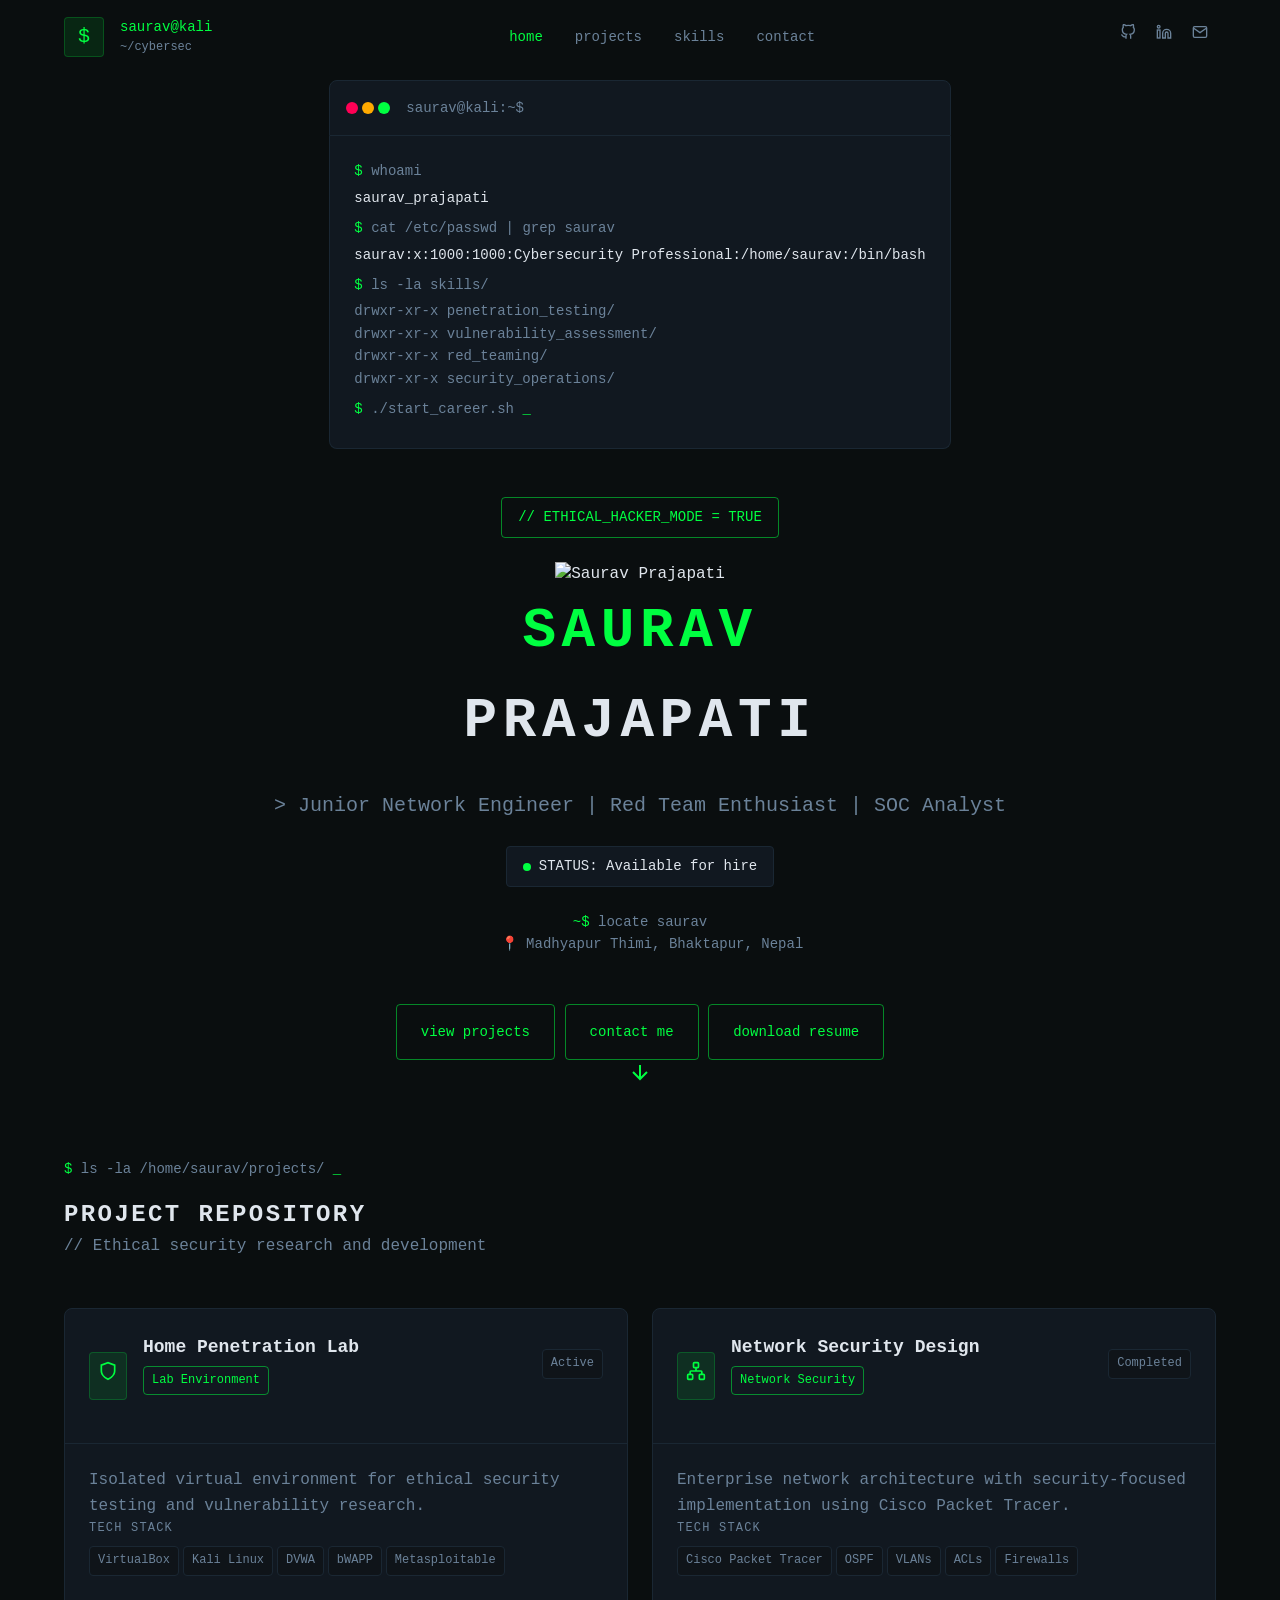
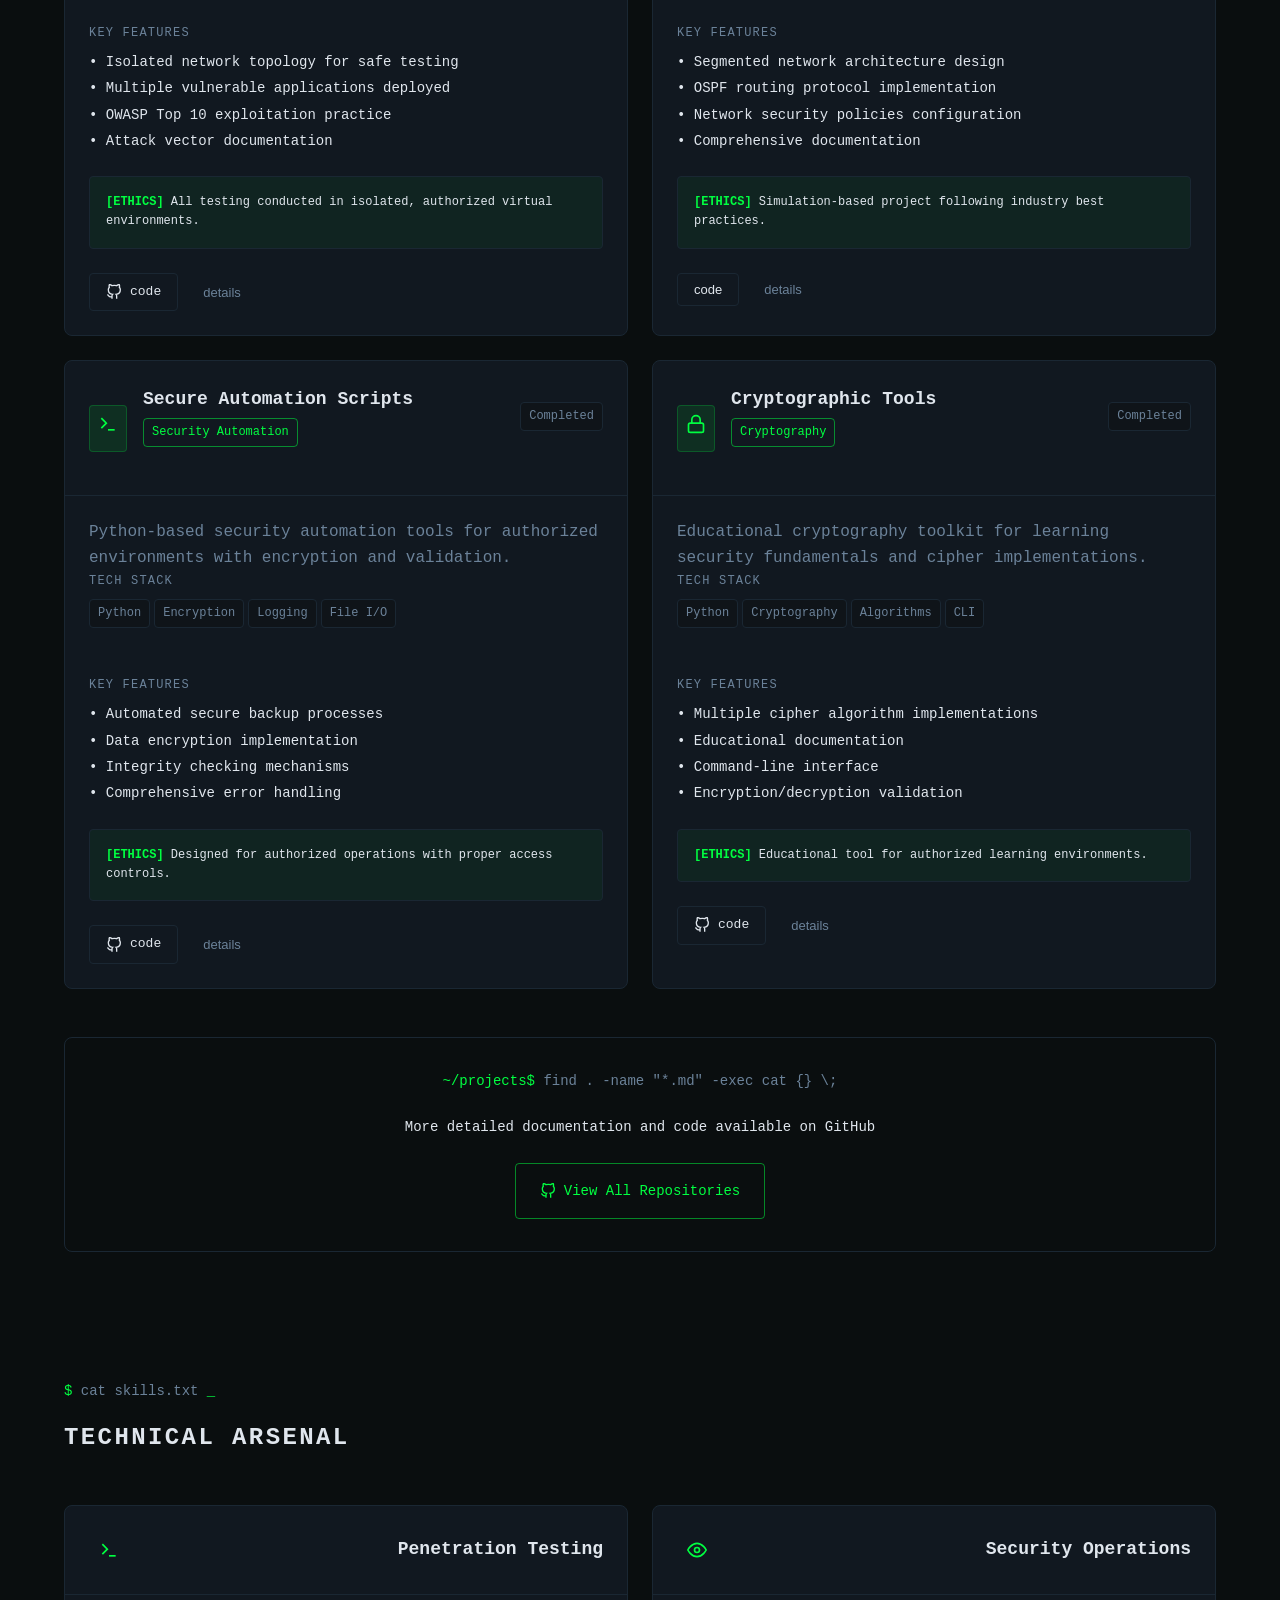
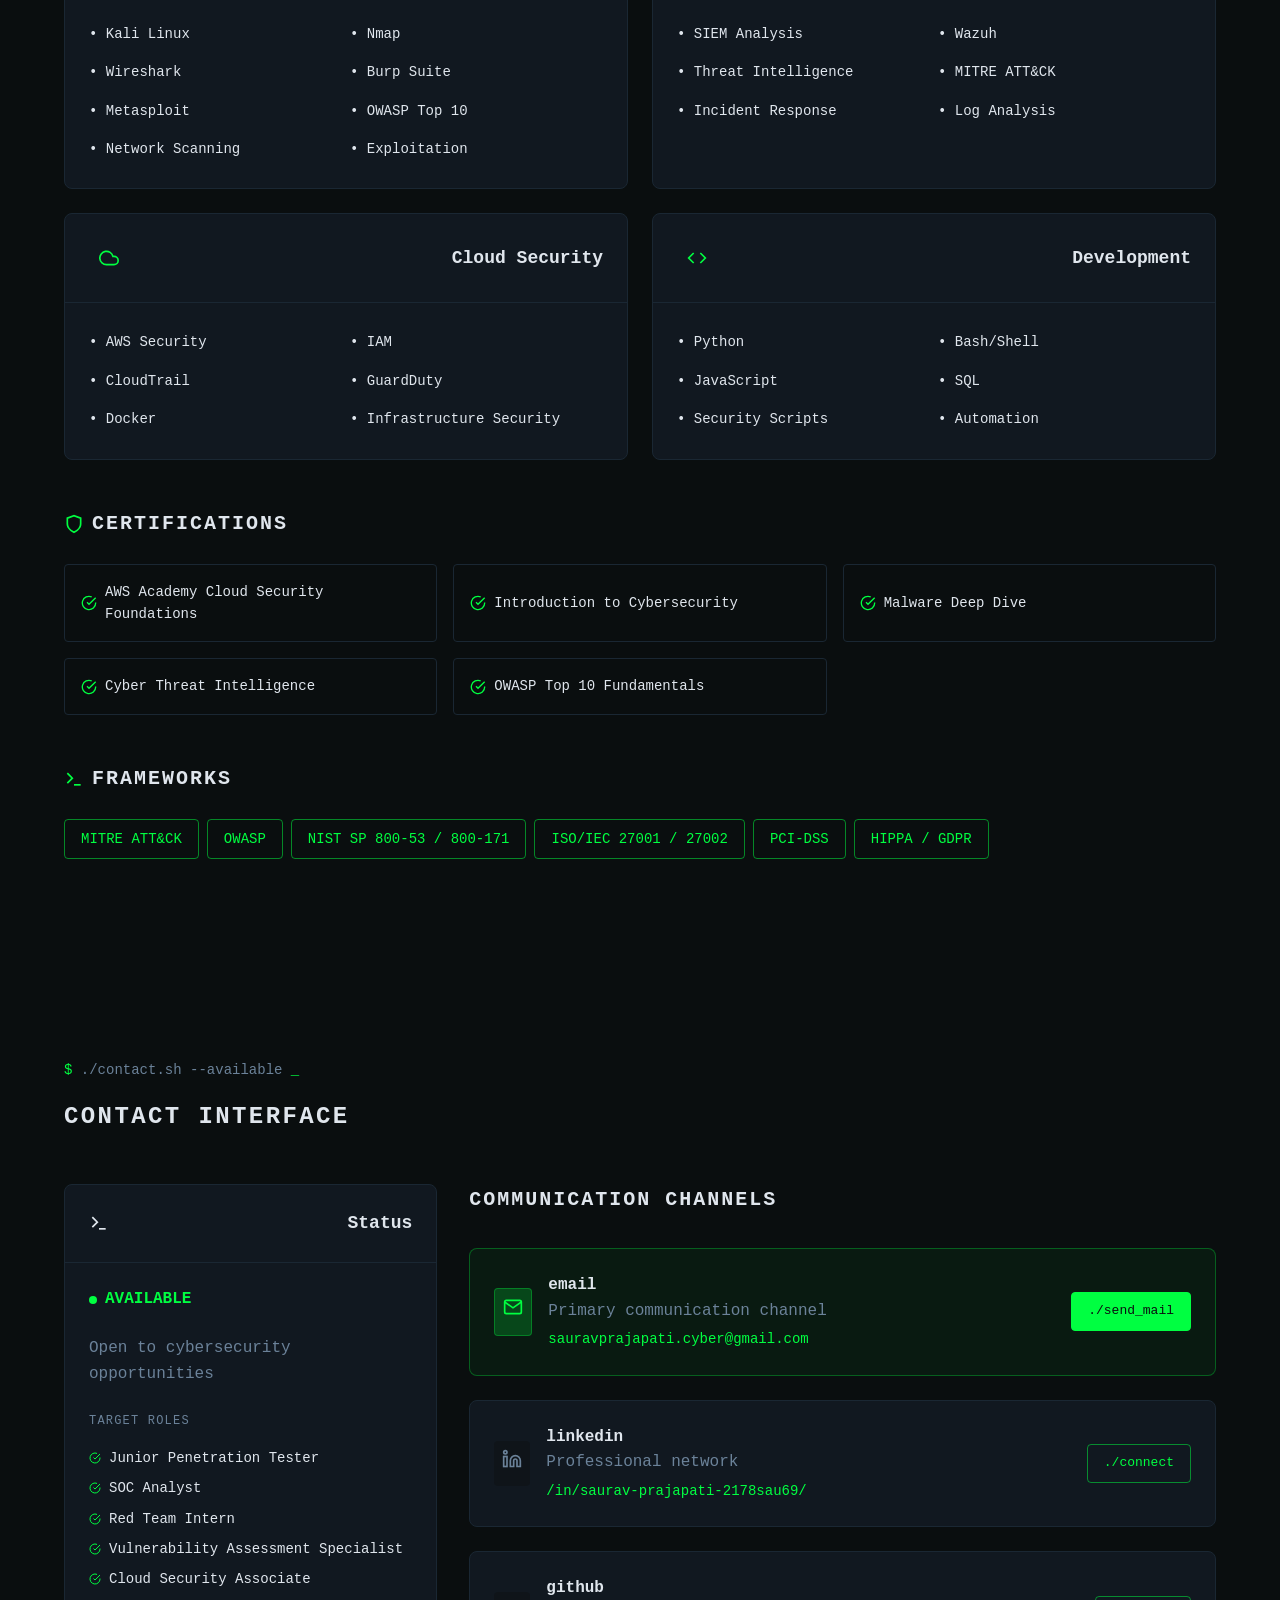
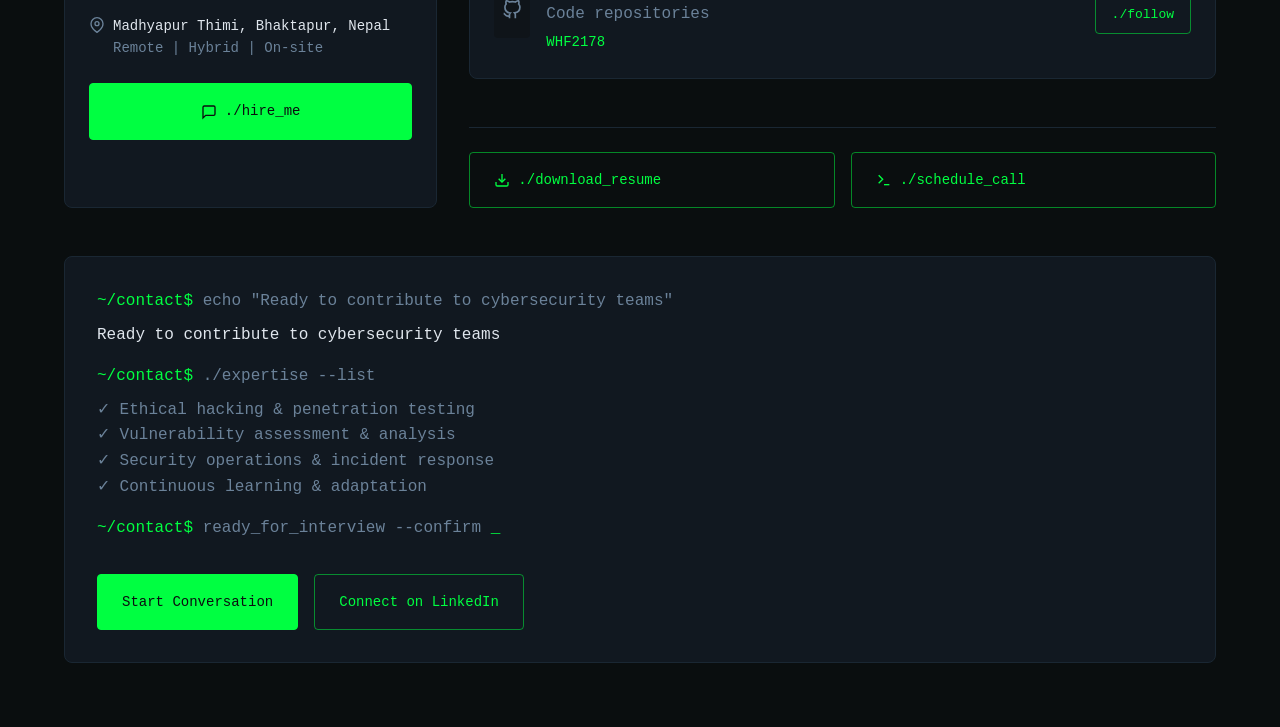
==== commit e65cadfa: "add portfolio image" ====
--- a/index.html
+++ b/index.html
@@ -126,14 +126,16 @@
                 <!-- Main Info -->
                 <div class="hero-info">
                     <div class="badge">// ETHICAL_HACKER_MODE = TRUE</div>
-                    
+                    <div class="profle-photo">
+                        <img src="me.jpg" alt="Saurav Prajapati">
+                    </div>
                     <h1 class="hero-title">
                         <span class="text-primary">Saurav</span>
                         <span>Prajapati</span>
                     </h1>
                     
                     <p class="hero-subtitle">
-                        &gt; Penetration Tester | Red Team Enthusiast | SOC Analyst
+                        &gt; Junior Network Engineer | Red Team Enthusiast | SOC Analyst
                     </p>
 
                     <div class="status-indicator">
@@ -148,28 +150,13 @@
                     </div>
                 </div>
 
-                <!-- Actions -->
-                <div class="hero-actions">
-                    <a href="#projects" class="btn btn-terminal">
-                        <svg width="16" height="16" viewBox="0 0 24 24" fill="none" stroke="currentColor" stroke-width="2">
-                            <polyline points="4 17 10 11 4 5"></polyline>
-                            <line x1="12" y1="19" x2="20" y2="19"></line>
-                        </svg>
-                        ./view_projects
-                    </a>
-                    <a href="mailto:sauravprajapati.cyber@gmail.com" class="btn btn-minimal">
-                        <span>&gt;&gt;</span>
-                        contact
-                    </a>
-                    <a href="https://linkedin.com/in/saurav-prajapati-2178sau69/" target="_blank" class="btn btn-ghost">
-                        linkedin
-                        <svg width="16" height="16" viewBox="0 0 24 24" fill="none" stroke="currentColor" stroke-width="2">
-                            <path d="M18 13v6a2 2 0 0 1-2 2H5a2 2 0 0 1-2-2V8a2 2 0 0 1 2-2h6"></path>
-                            <polyline points="15 3 21 3 21 9"></polyline>
-                            <line x1="10" y1="14" x2="21" y2="3"></line>
-                        </svg>
-                    </a>
-                </div>
+                <!-- Hero Actions -->
+                <div>
+                    <a href="#projects" class="btn btn-minimal">view projects</a>
+                    <a href="#contact" class="btn btn-minimal">contact me</a>
+                    <a href="#resume" class="btn btn-minimal">download resume</a>
+                </div>  
+
 
                 <!-- Scroll Indicator -->
                 <div class="scroll-indicator">
--- a/portfolio-styles.css
+++ b/portfolio-styles.css
@@ -288,6 +288,30 @@
     }
 }
 
+/* Profile Photo */
+.profile-photo {
+    display: flex;
+    justify-content: center;
+    align-items: center;
+    margin: 1.5rem 0;
+}
+
+.profile-img {
+    width: 140px;
+    height: 140px;
+    object-fit: cover;
+    border-radius: 50%;
+    border: 3px solid var(--color-primary);
+    box-shadow: 0 4px 24px rgba(0,255,65,0.15), 0 0 0 8px rgba(0,255,65,0.05);
+    background: var(--color-card);
+    transition: transform 0.3s, box-shadow 0.3s;
+}
+
+.profile-img:hover {
+    transform: scale(1.05) rotate(-2deg);
+    box-shadow: 0 8px 32px rgba(0,255,65,0.25), 0 0 0 12px rgba(0,255,65,0.10);
+}
+
 /* Terminal */
 .terminal {
     display: inline-block;
@@ -904,9 +928,6 @@
         font-size: 3.5rem;
     }
 
-    .hero-actions {
-        flex-direction: row;
-    }
 
     .projects-grid {
         grid-template-columns: repeat(2, 1fr);
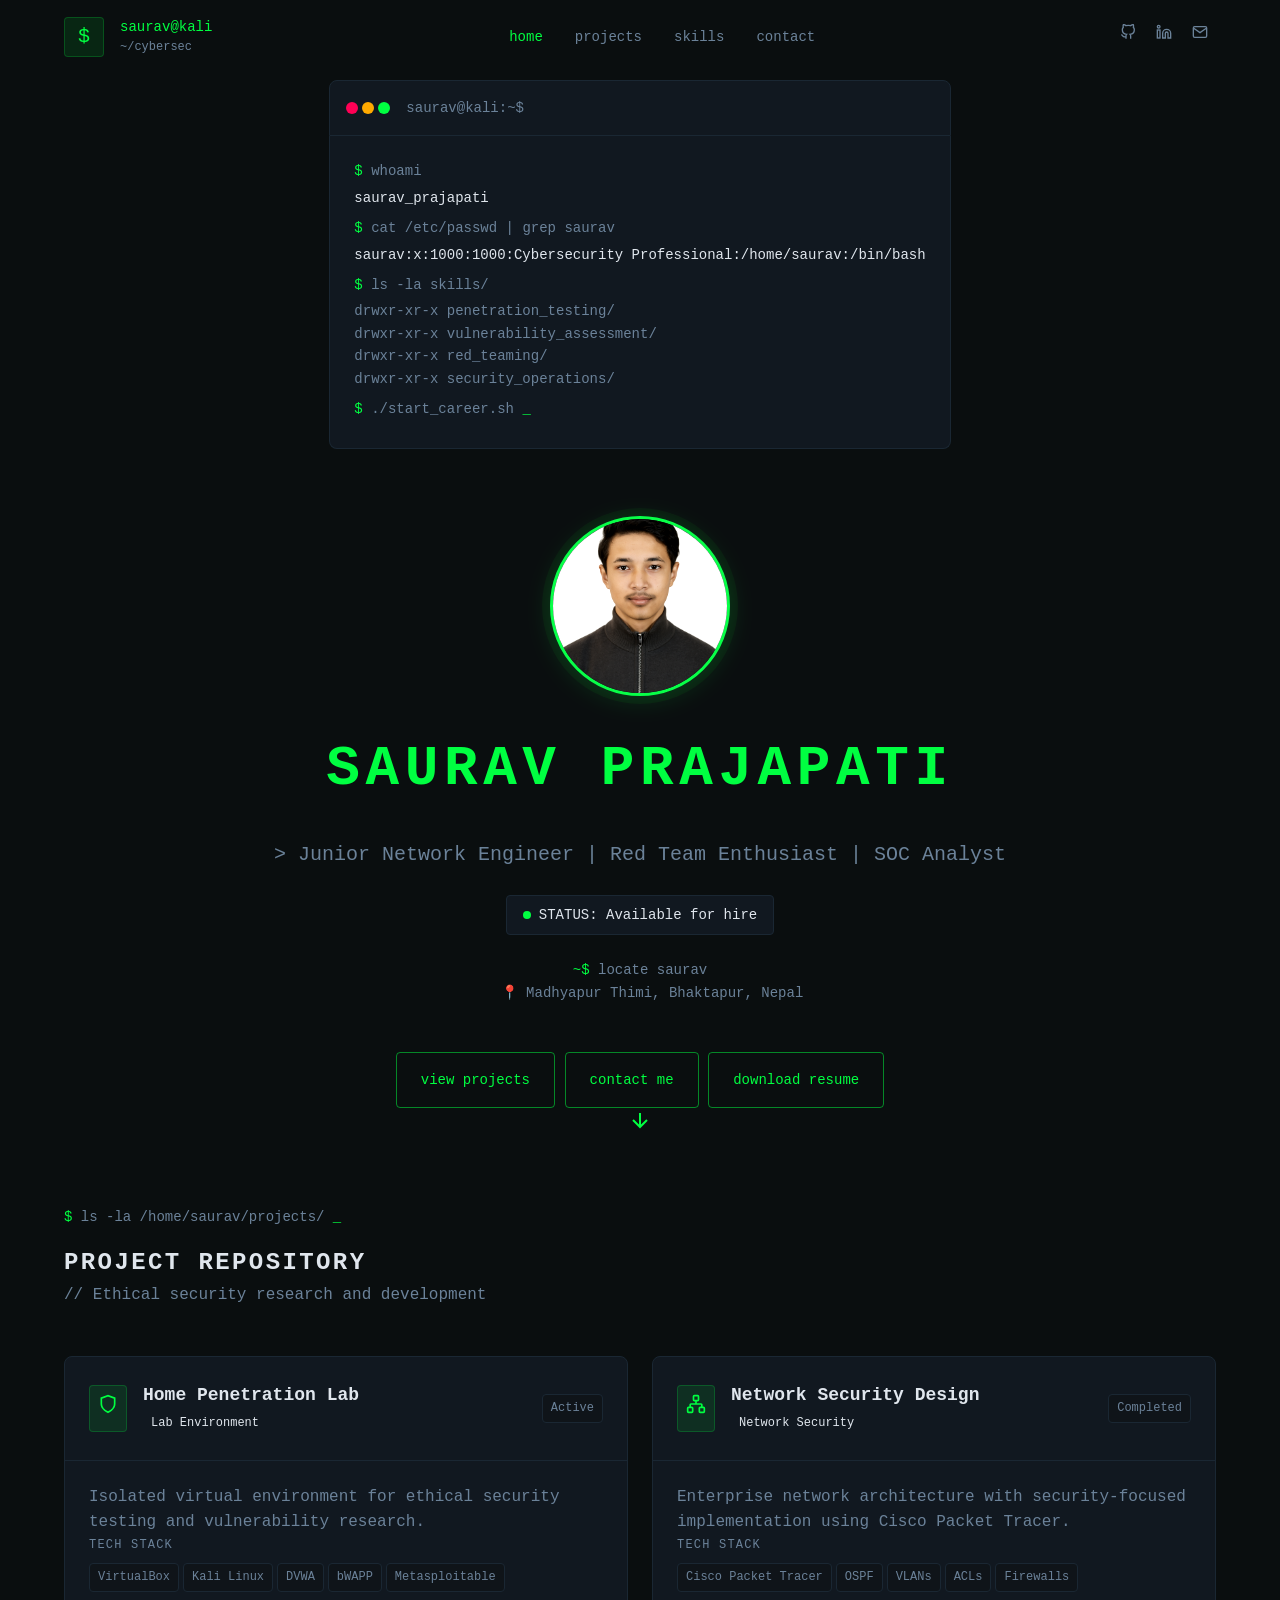
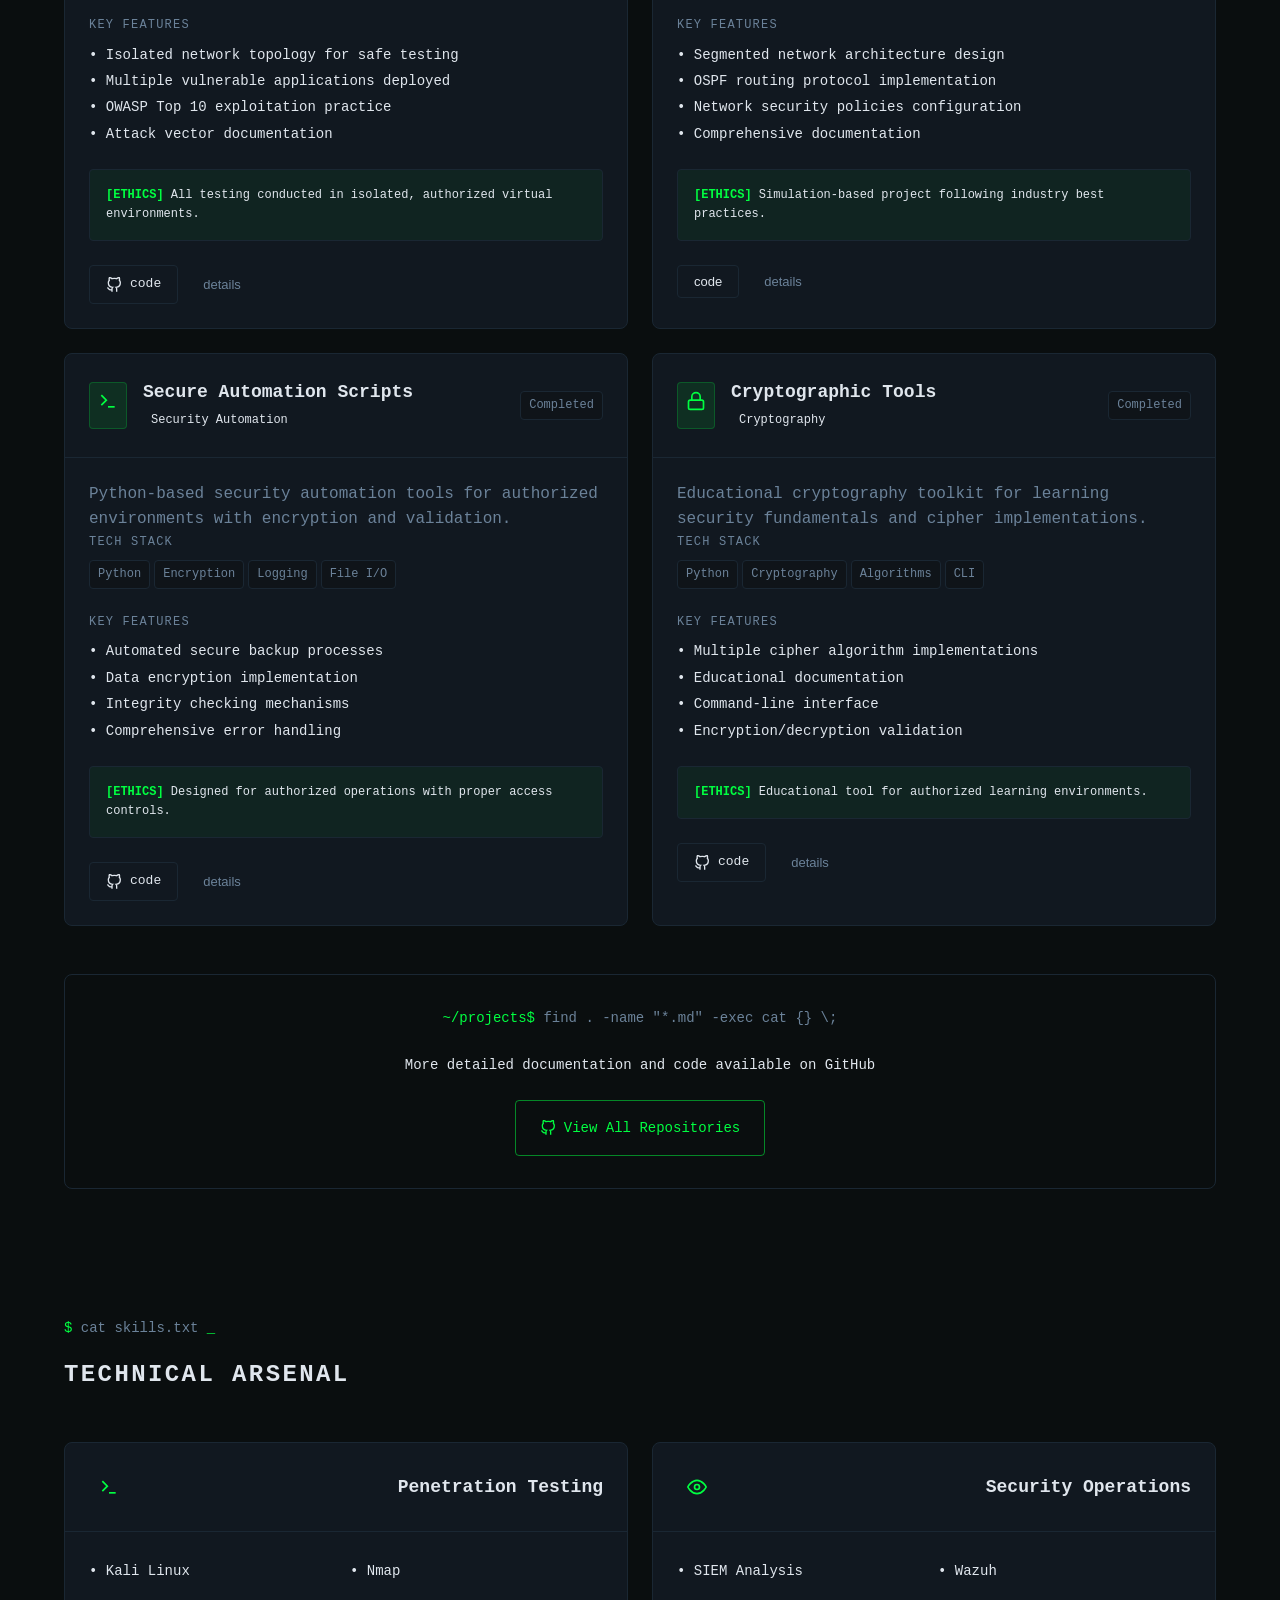
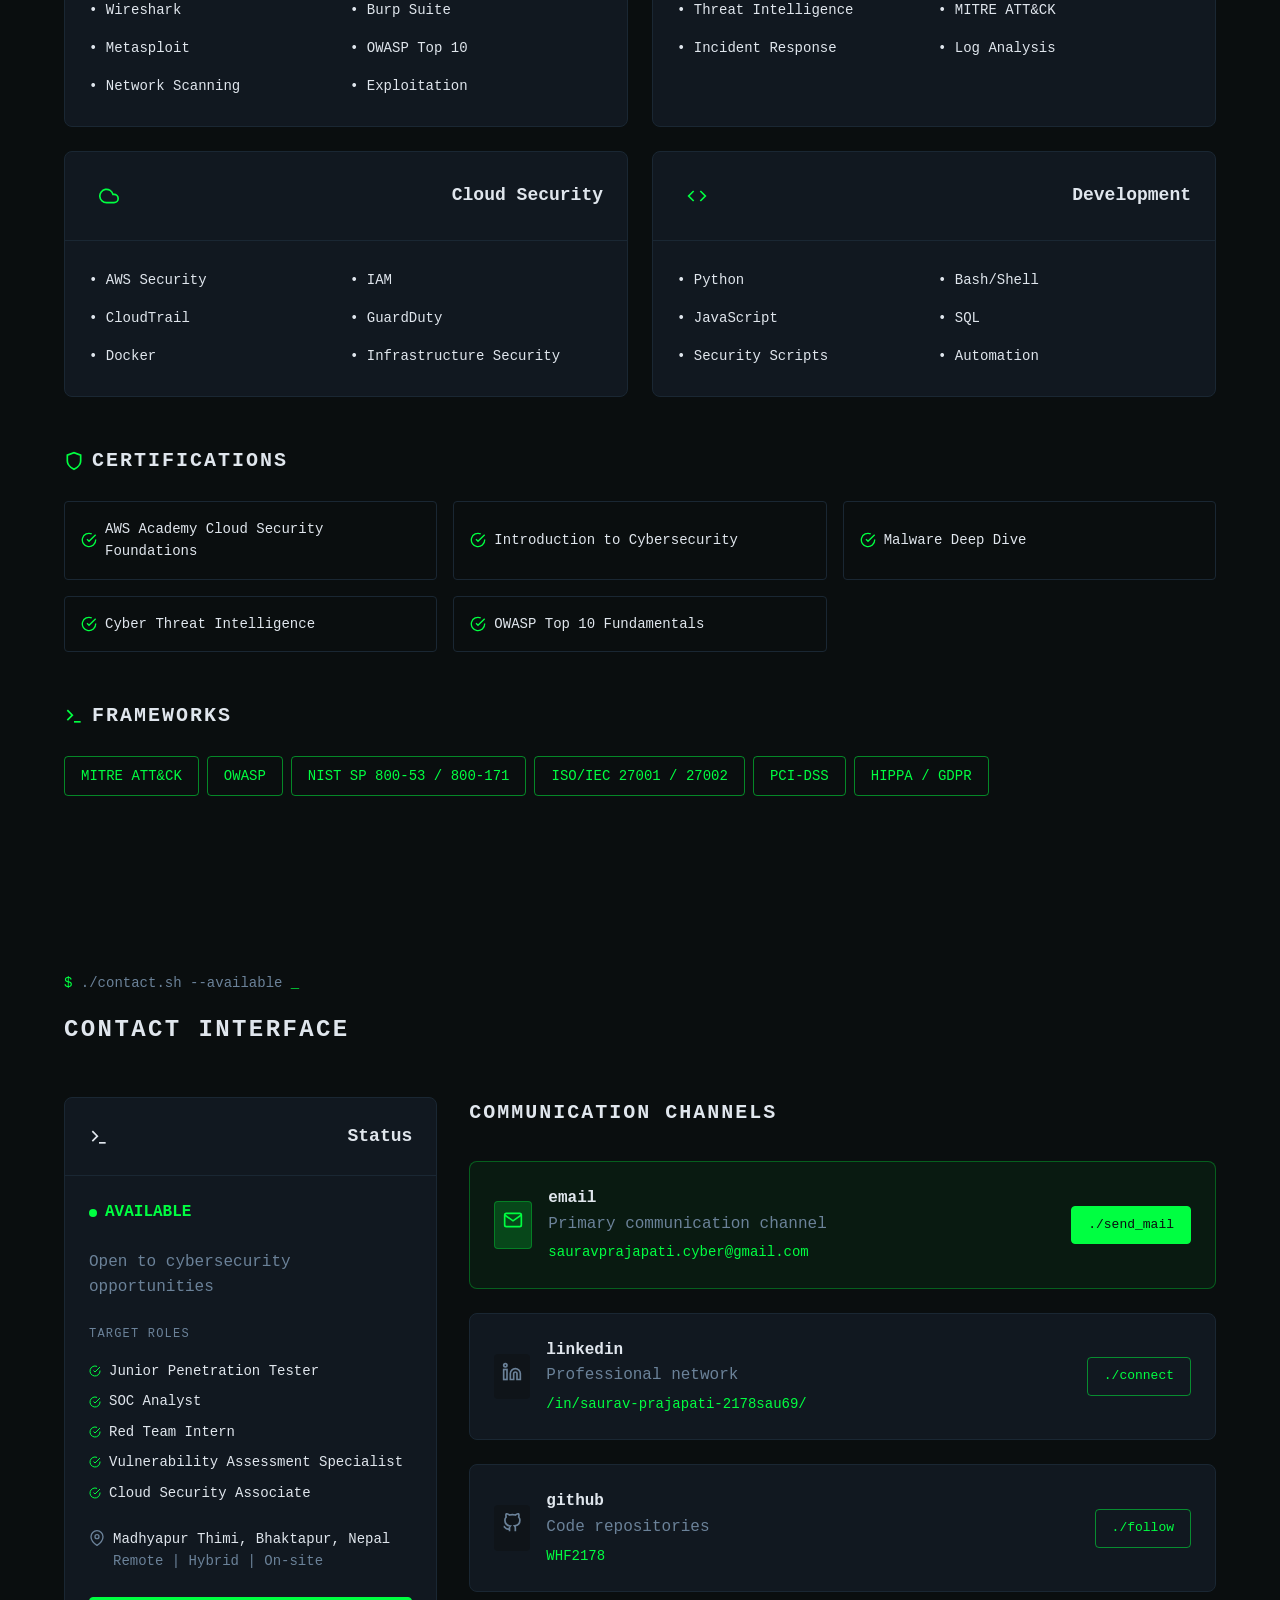
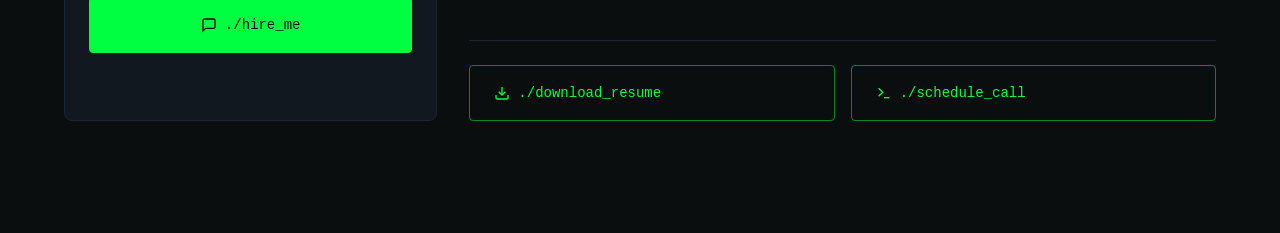
==== commit 813a8cbb: "Need to Improve but okish" ====
--- a/index.html
+++ b/index.html
@@ -125,13 +125,11 @@
 
                 <!-- Main Info -->
                 <div class="hero-info">
-                    <div class="badge">// ETHICAL_HACKER_MODE = TRUE</div>
-                    <div class="profle-photo">
-                        <img src="me.jpg" alt="Saurav Prajapati">
+                    <div class="profile-photo">
+                        <img src="assets/port.png" alt="Saurav Prajapati" class="profile-img">
                     </div>
                     <h1 class="hero-title">
-                        <span class="text-primary">Saurav</span>
-                        <span>Prajapati</span>
+                        <span class="text-primary">Saurav Prajapati</span>
                     </h1>
                     
                     <p class="hero-subtitle">
@@ -757,35 +755,6 @@
                     </div>
                 </div>
             </div>
-
-            <!-- Footer Terminal -->
-            <div class="terminal-footer">
-                <div class="terminal-line">
-                    <span class="prompt">~/contact$</span>
-                    <span class="text-muted"> echo "Ready to contribute to cybersecurity teams"</span>
-                </div>
-                <div class="terminal-output">Ready to contribute to cybersecurity teams</div>
-                <div class="terminal-line">
-                    <span class="prompt">~/contact$</span>
-                    <span class="text-muted"> ./expertise --list</span>
-                </div>
-                <div class="terminal-output text-muted">
-                    ✓ Ethical hacking & penetration testing<br>
-                    ✓ Vulnerability assessment & analysis<br>
-                    ✓ Security operations & incident response<br>
-                    ✓ Continuous learning & adaptation
-                </div>
-                <div class="terminal-line">
-                    <span class="prompt">~/contact$</span>
-                    <span class="text-muted"> ready_for_interview --confirm</span>
-                    <span class="cursor">_</span>
-                </div>
-
-                <div class="terminal-actions">
-                    <a href="mailto:sauravprajapati.cyber@gmail.com" class="btn btn-terminal">Start Conversation</a>
-                    <a href="https://linkedin.com/in/saurav-prajapati-2178sau69/" target="_blank" class="btn btn-minimal">Connect on LinkedIn</a>
-                </div>
-            </div>
         </div>
     </section>
 
--- a/portfolio-styles.css
+++ b/portfolio-styles.css
@@ -293,24 +293,32 @@
     display: flex;
     justify-content: center;
     align-items: center;
-    margin: 1.5rem 0;
-}
+    margin: 1.2rem 0 1.8rem 0;
+}
+
 
 .profile-img {
-    width: 140px;
-    height: 140px;
+    width: 180px;  /* Adjust to your desired size */
+    height: 180px;
     object-fit: cover;
     border-radius: 50%;
     border: 3px solid var(--color-primary);
     box-shadow: 0 4px 24px rgba(0,255,65,0.15), 0 0 0 8px rgba(0,255,65,0.05);
     background: var(--color-card);
     transition: transform 0.3s, box-shadow 0.3s;
-}
+    filter: grayscale(10%) contrast(1.1);
+    display: block;              /* ✅ Prevent scaling by flexbox */
+    max-width: 100%;             /* ✅ Stop overflow */
+    flex-shrink: 0;              /* ✅ Prevent unwanted stretching */
+}
+
 
 .profile-img:hover {
     transform: scale(1.05) rotate(-2deg);
     box-shadow: 0 8px 32px rgba(0,255,65,0.25), 0 0 0 12px rgba(0,255,65,0.10);
-}
+    filter: none;
+}
+
 
 /* Terminal */
 .terminal {
@@ -371,15 +379,6 @@
     margin-bottom: var(--spacing-2xl);
 }
 
-.badge {
-    display: inline-block;
-    padding: var(--spacing-sm) var(--spacing-md);
-    border: 1px solid rgba(0, 255, 65, 0.5);
-    border-radius: 4px;
-    color: var(--color-primary);
-    font-size: 0.875rem;
-    margin-bottom: var(--spacing-lg);
-}
 
 .hero-title {
     font-size: 2.5rem;
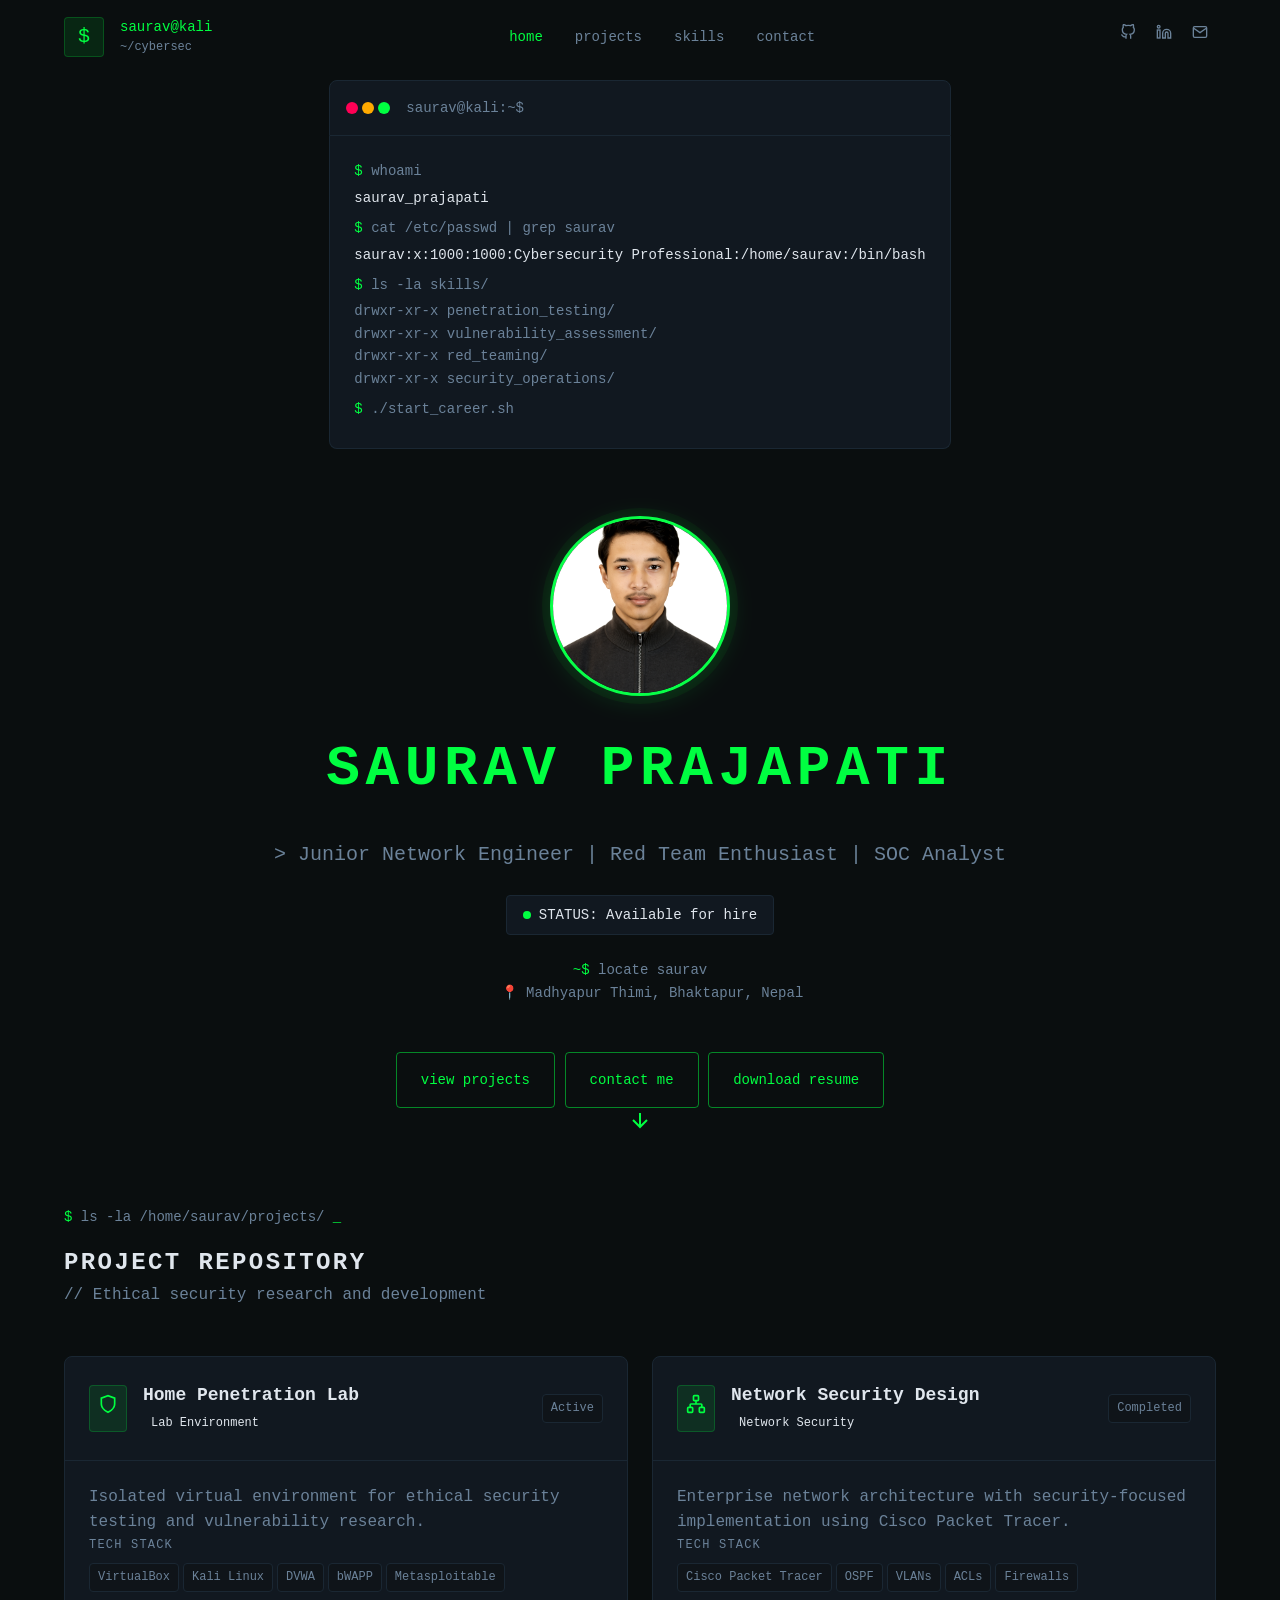
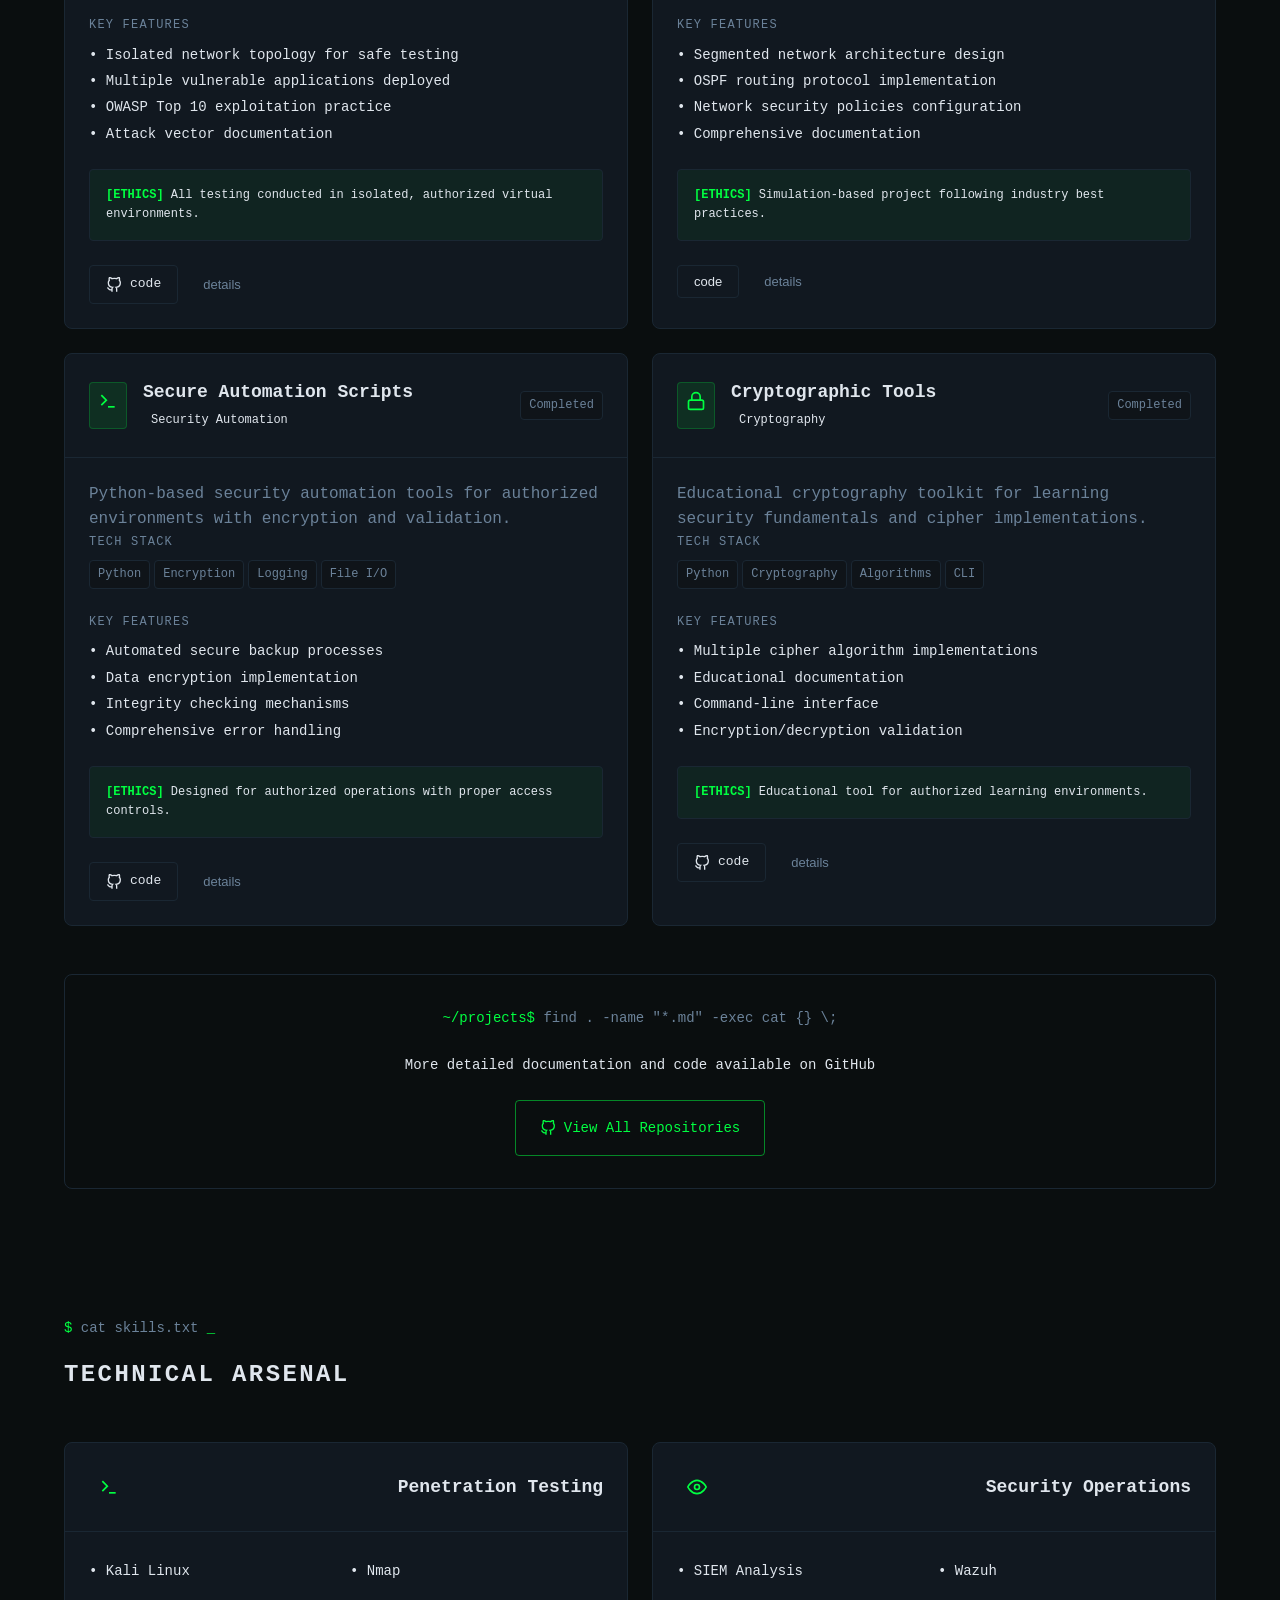
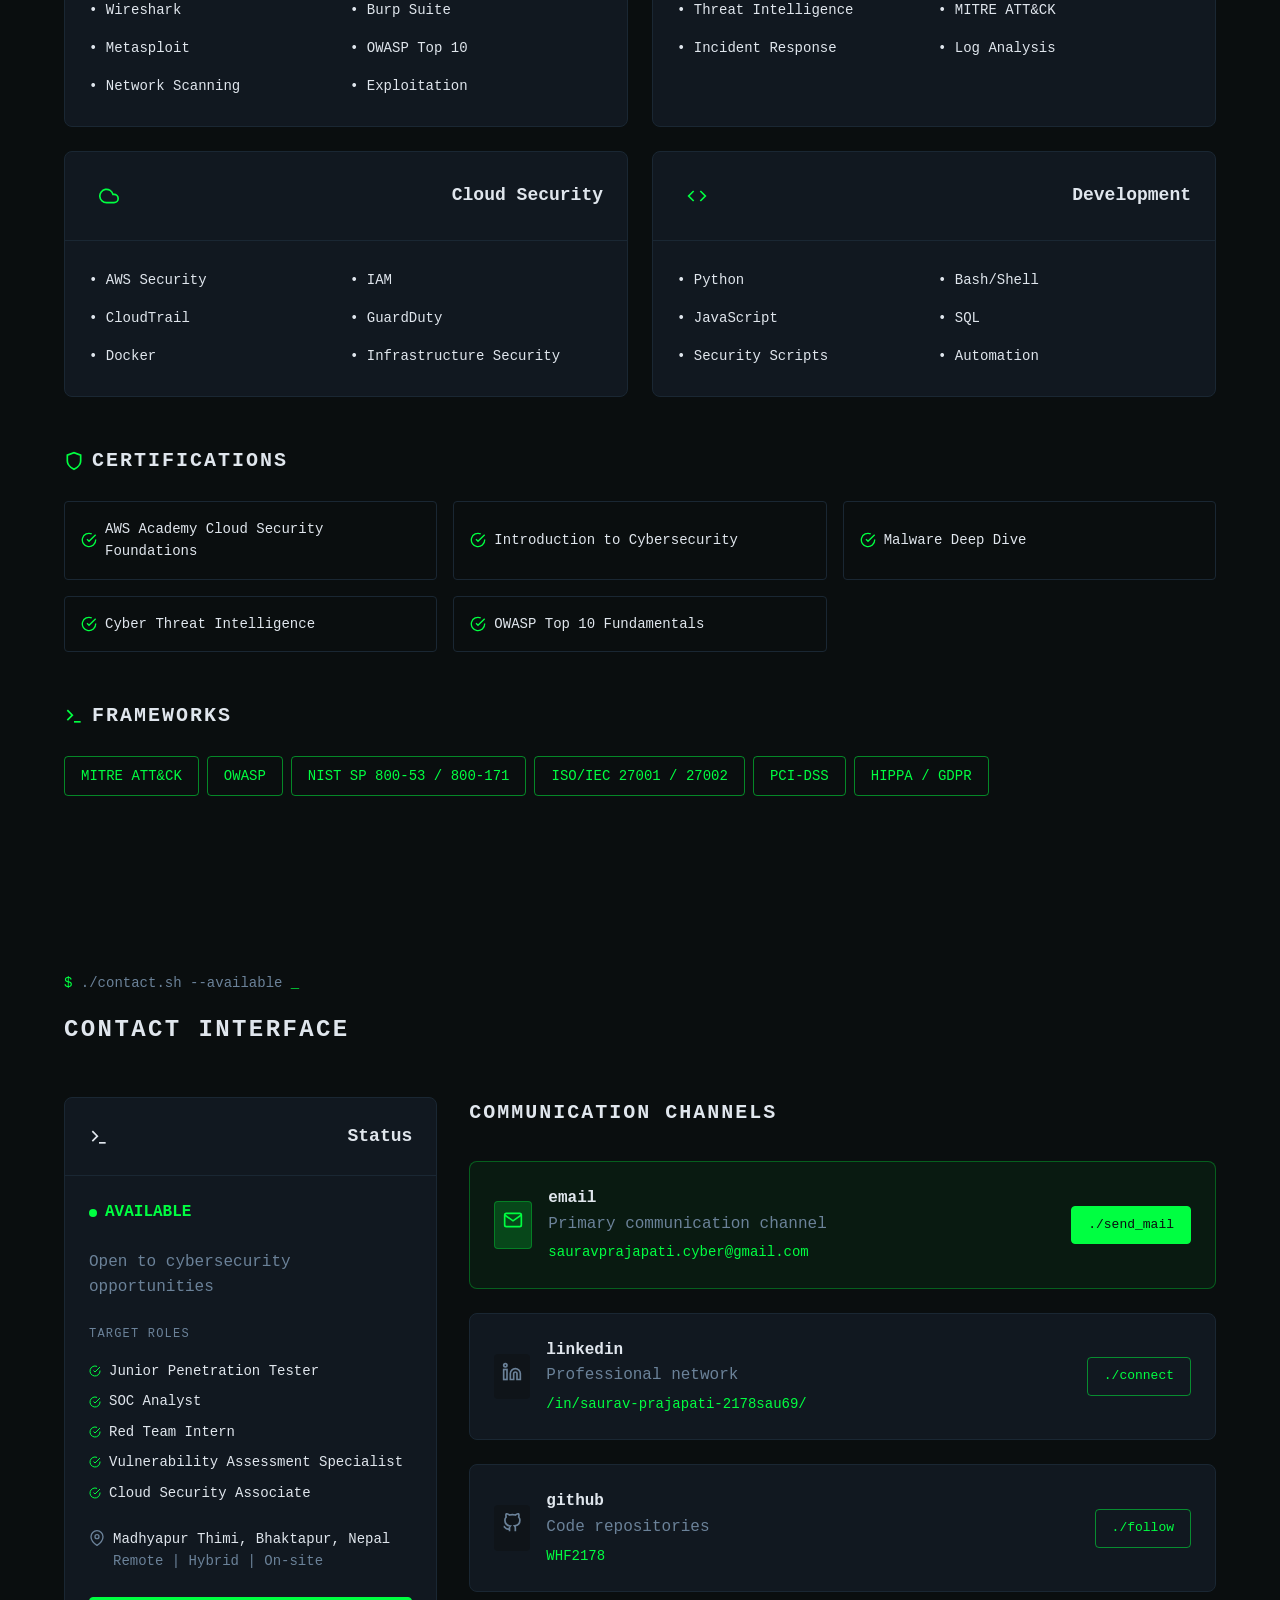
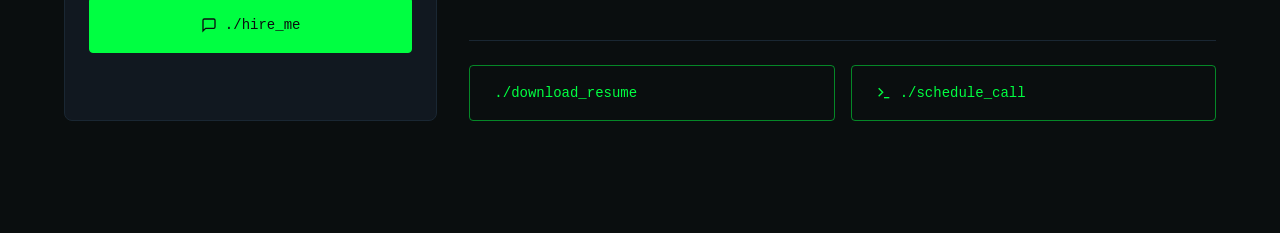
==== commit 32c72acb: "add resume for downloading and viewing" ====
--- a/index.html
+++ b/index.html
@@ -152,7 +152,7 @@
                 <div>
                     <a href="#projects" class="btn btn-minimal">view projects</a>
                     <a href="#contact" class="btn btn-minimal">contact me</a>
-                    <a href="#resume" class="btn btn-minimal">download resume</a>
+                    <a href="assets/SauravPrajapati_CV.pdf" class="btn btn-minimal">download resume</a>
                 </div>  
 
 
@@ -737,12 +737,7 @@
 
                     <!-- Additional Actions -->
                     <div class="additional-actions">
-                        <a href="mailto:sauravprajapati.cyber@gmail.com?subject=Resume Request" class="btn btn-minimal">
-                            <svg width="16" height="16" viewBox="0 0 24 24" fill="none" stroke="currentColor" stroke-width="2">
-                                <path d="M21 15v4a2 2 0 0 1-2 2H5a2 2 0 0 1-2-2v-4"></path>
-                                <polyline points="7 10 12 15 17 10"></polyline>
-                                <line x1="12" y1="15" x2="12" y2="3"></line>
-                            </svg>
+                            <a href="assets/SauravPrajapati_CV.pdf" class="btn btn-minimal" target="_blank" rel="noopener">
                             ./download_resume
                         </a>
                         <a href="mailto:sauravprajapati.cyber@gmail.com?subject=Schedule Meeting" class="btn btn-minimal">
